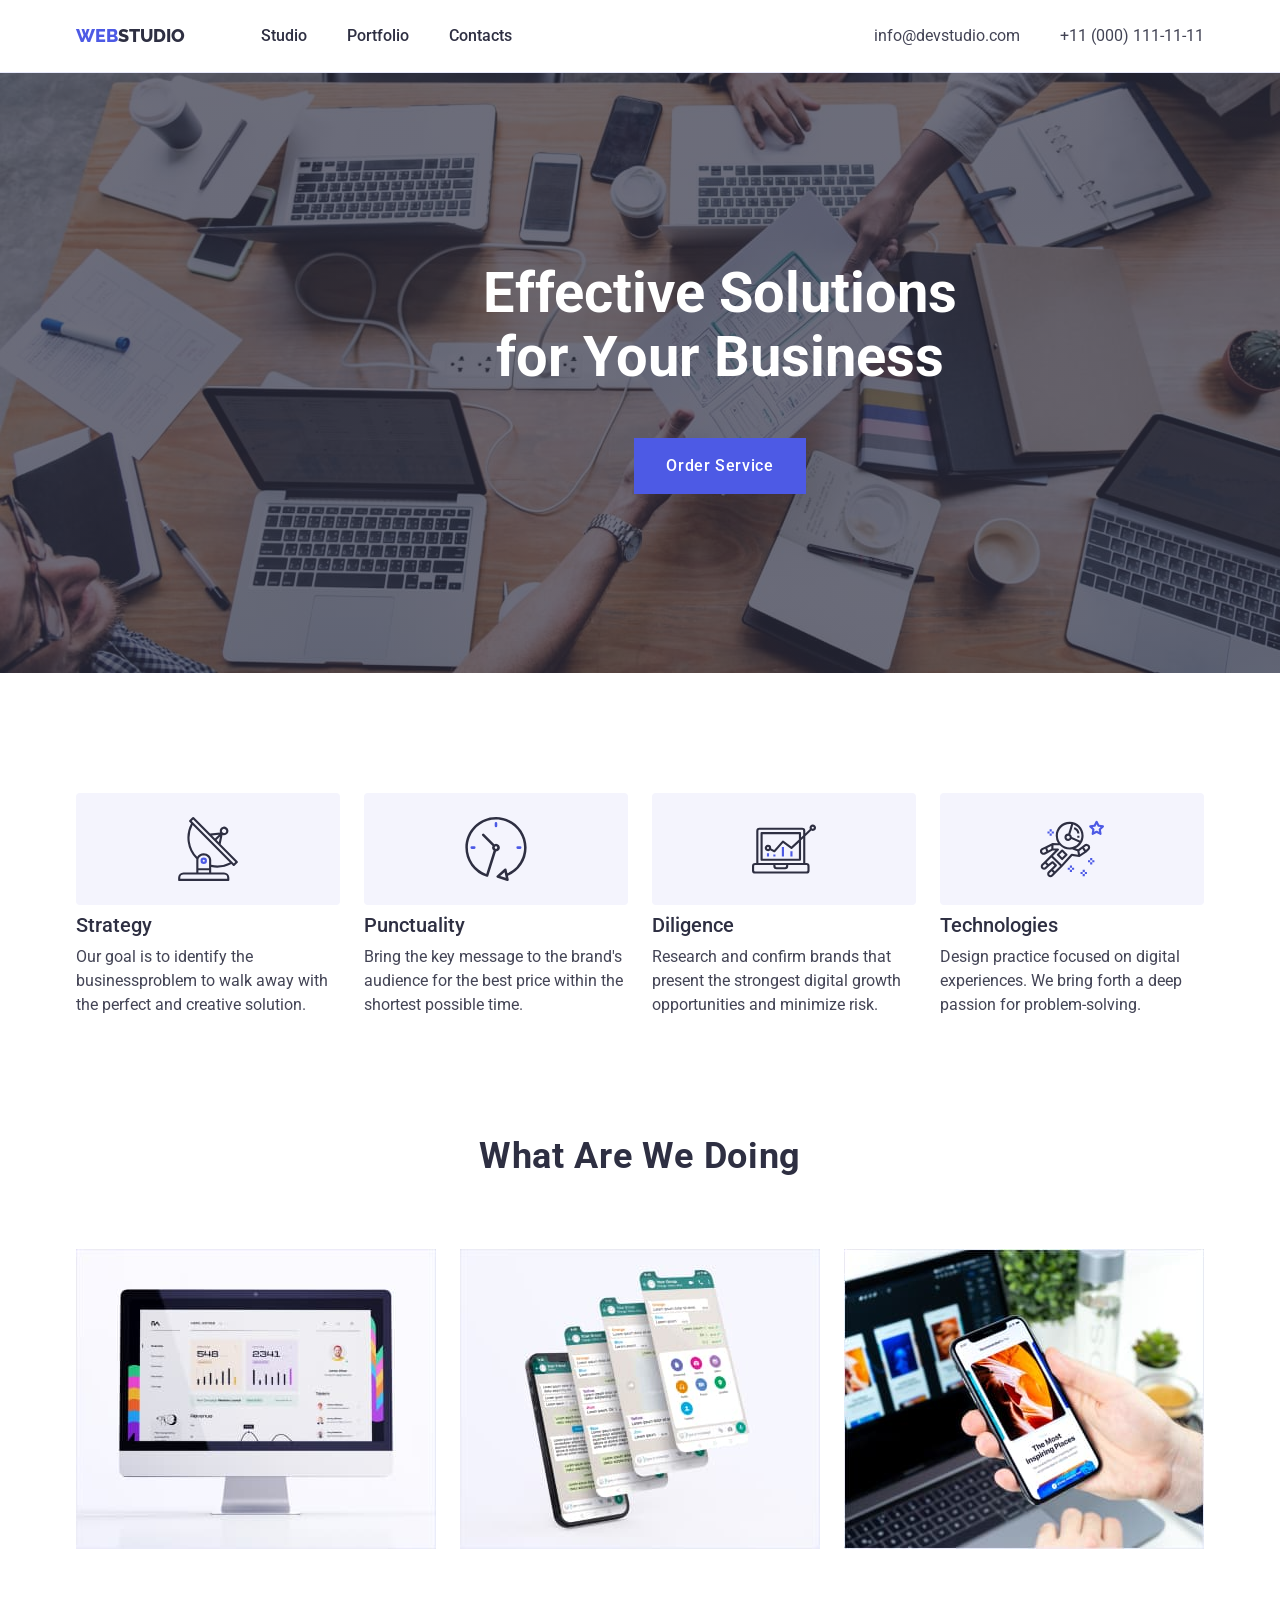
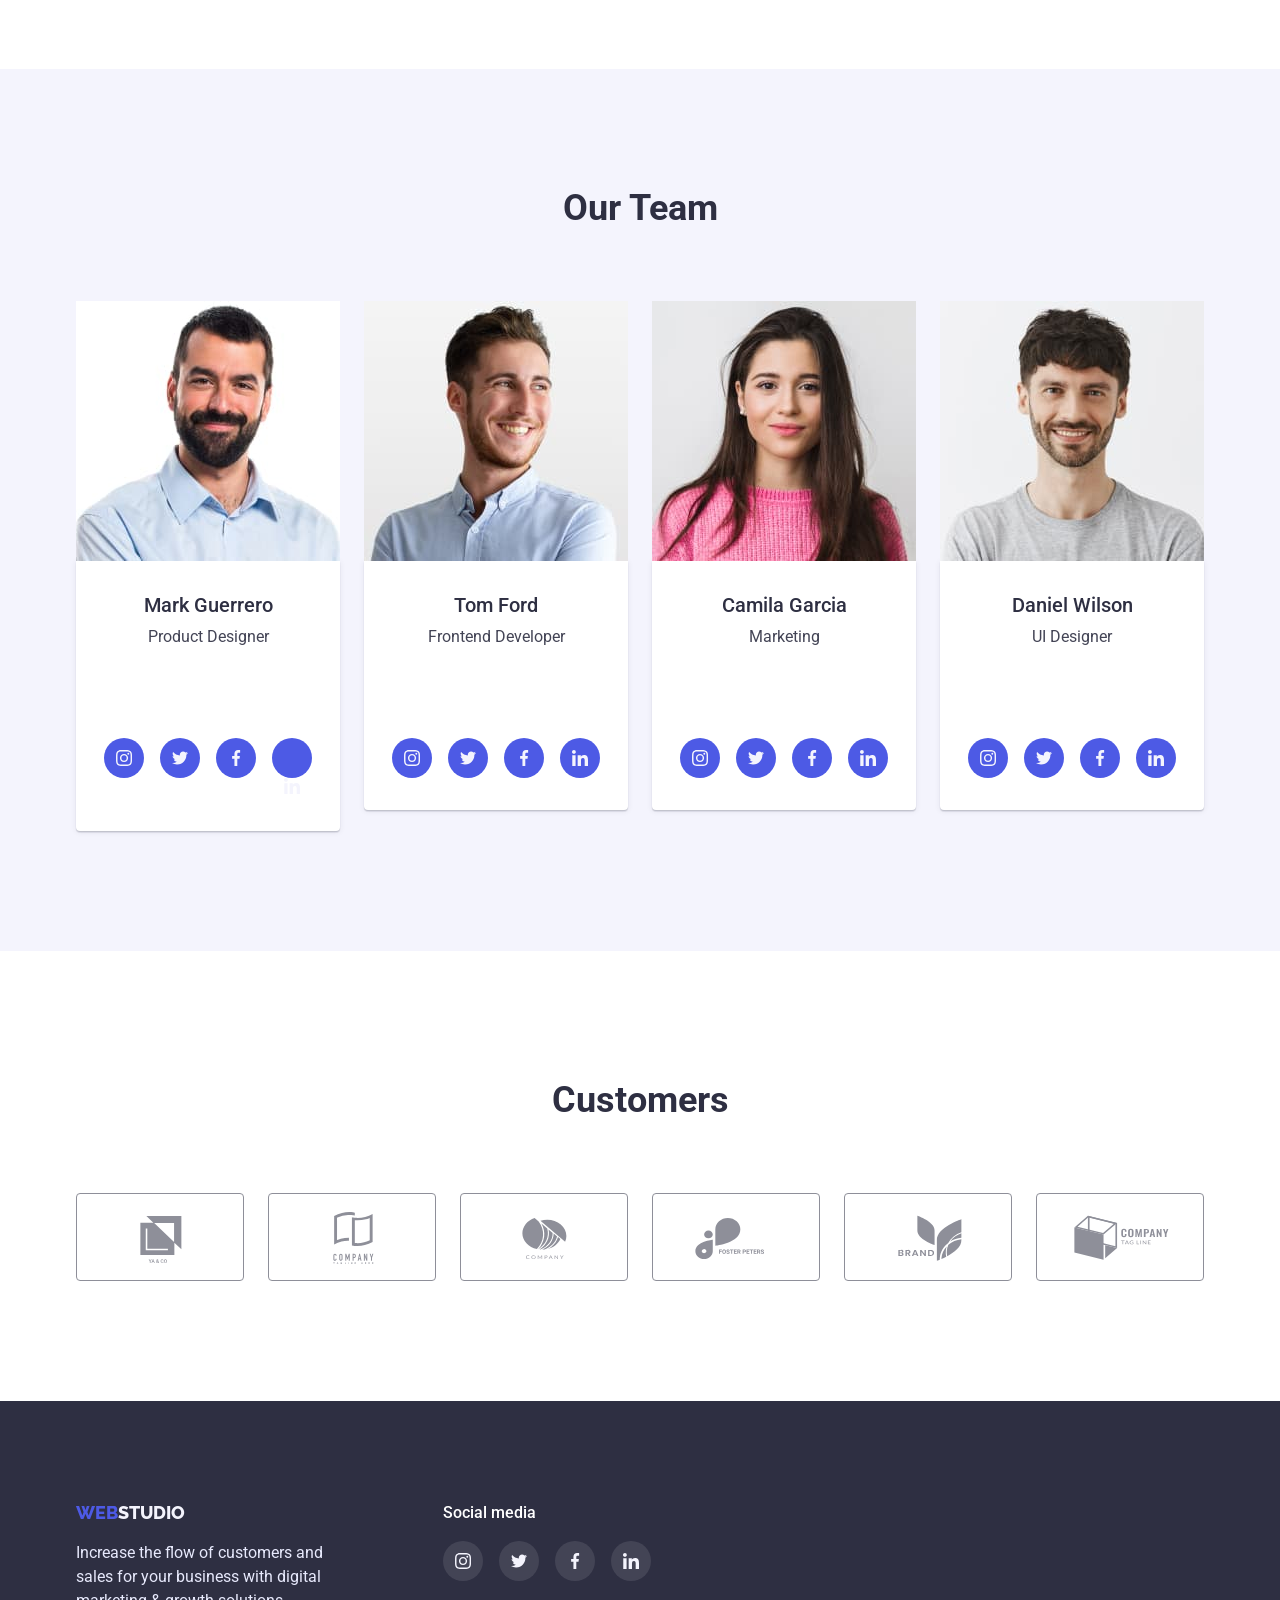
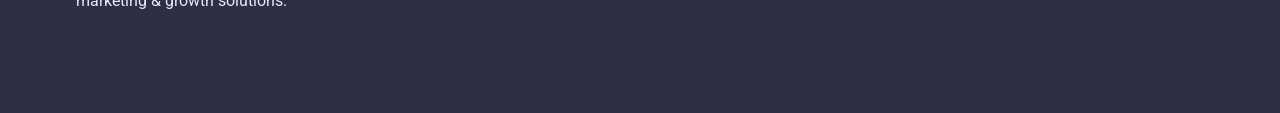
==== index.html @ 806b74c6 "Create index.html" ====
<!DOCTYPE html>
<html lang="en">
    <head>
        <meta charset="UTF-8">
        <meta http-equiv="X-UA-Compatible" content="IE=edge">
        <meta name="viewport" content="width=device-width, initial-scale=1.0">
        <title>WEBStudio</title>
        <!-- ====================== Attaching text styles. ====================== -->
        <link rel="preconnect" href="https://fonts.googleapis.com">
        <link rel="preconnect" href="https://fonts.gstatic.com" crossorigin>
        <link href="https://fonts.googleapis.com/css2?family=Raleway:wght@800&family=Roboto:wght@400;500;700;900&display=swap" rel="stylesheet">
        <!-- ====================== Normalization. ====================== -->    
        <link rel="stylesheet" href="https://cdnjs.cloudflare.com/ajax/libs/modern-normalize/1.1.0/modern-normalize.min.css">
        <!-- ====================== Attaching a styles file. ====================== -->
        <link rel="stylesheet" href="./css/styles.css">
    </head>
    <body>
                <!-- ====================== Page header! ====================== -->
        <header class="h-underline">
                <!-- ====================== Main navigation ====================== -->
            <div class="main-nav container">
                <nav class="main-nav">
                    <!-- ====================== logo created as a text ====================== -->
                    <a href="./index.html" class="link"><span class="logo-web">Web</span><span class="logo-studio-h">Studio</span></a>
                
                        <!-- ====================== Main page navigation ====================== -->
                    <ul class="site-nav link">
                        <li class="item"><a href="./index.html" class="link medium-text">Studio</a></li> 
                        <li class="item"><a href="./portfolio.html" class="link medium-text">Portfolio</a></li>
                        <li class="item"><a href="" class="link medium-text">Contacts</a></li>
                    </ul>
                </nav>
                    <!-- ====================== Contacts ====================== -->
                <address class="adress-nav">
                    <ul class="auth-nav link">
                        <li class="item"><a href="mailto:info@devstudio.com" class="link small-text carrent">info@devstudio.com</a></li>
                        <li class="item"><a href="tel:+110001111111" class="link small-text carrent">+11 (000) 111-11-11</a></li>
                    </ul>
                </address>
            </div>
        </header>

            <!-- ====================== Unique page content. ====================== -->
        <main>
            <!-- ====================== Section 1. Hero. ====================== -->
            <section class="section-double-pad bg-color-h  hero-bg">
                <div class="fool-title">
                    <h1 class="hero-title">Effective Solutions</h1>
                    <h1 class="hero-title">for Your Business</h1>
                </div>
                <button type="button" class="hero-button button-text">Order Service</button>
            </section>

            <!-- ====================== Section 2. Main fitures. ====================== -->
            <section class="section-singl-pad">
                <div class="container">
                    <h2 class="invisible"></h2>
                    <ul class="privil-list list">
                        <li class="privil-list-item link">
                            <div class="privil-list-link">
                                <svg class="social-list-icon" width="64" height="64">
                                <use href="./images/icons.svg#icon-antenna"></use>
                                </svg>
                            </div>
                                <h3 class="title-third">Strategy</h3>
                                <p class="small-text">Our goal is to identify the businessproblem to walk away with the perfect and creative solution.</p>
                        </li>
                        <li class="privil-list-item">
                            <div class="privil-list-link">
                                <svg class="social-list-icon" width="64" height="64">
                                <use href="./images/icons.svg#icon-clock"></use>
                                </svg>
                            </div>
                                <h3 class="title-third">Punctuality</h3>
                                <p class="small-text">Bring the key message to the brand's audience for the best price within the shortest possible time.</p>
                        </li>
                        <li class="privil-list-item">
                            <div class="privil-list-link">
                                <svg class="social-list-icon" width="64" height="64">
                                <use href="./images/icons.svg#icon-diagram"></use>
                                </svg>
                            </div>
                                <h3 class="title-third">Diligence</h3>
                                <p class="small-text">Research and confirm brands that present the strongest digital growth opportunities and minimize risk.</p>
                        </li>
                        <li class="privil-list-item">
                            <div class="privil-list-link">
                                <svg class="social-list-icon" width="64" height="64">
                                <use href="./images/icons.svg#icon-astronaut"></use>
                                </svg>
                            </div>
                                <h3 class="title-third">Technologies</h3>
                                <p class="small-text">Design practice focused on digital experiences. We bring forth a deep passion for problem-solving.</p>
                        </li>
                    </ul>                
                </div>
            </section>
            <!-- ====================== Section 3. What are we doing. ====================== -->
            <section class="section-double-pad element-direction">
                <div class="container">
                    <h2 class="title-second main-text-style">What are we doing</h2>
                    <ul class="photo link">
                        <li class="item">
                            <img src="./images/monitor.jpg" alt="imac" width="360" height="300">
                        </li>
                        <li class="item">
                            <img src="./images/phone.jpg" alt="iphone" width="360" height="300">
                        </li>
                        <li class="item">
                            <img src="./images/phon-plus-laptop.jpg" alt="macbook" width="360" height="300">
                        </li>
                    </ul>
                </div>
            </section>
            <!-- ====================== Section 4. Our Team. ====================== -->
            <section class="section-double-pad our-team-colors-bg">
                <!-- Our Team cards -->
                <div class="container">
                    <h2 class="title-second">Our Team</h2>
                    <ul class="team-cards link">
                        <li class="item">
                            <img src="./images/mark-guerrero.jpg" alt="Product Designer Mark Guerrero" width="264">
                            <div class="card-description">
                                <h3 class="title-third">Mark Guerrero</h3>
                                <p class="small-text-icon">Product Designer</p>
                                <ul class="list social">
                                    <li class="social-item">
                                        <a class="social-links" href="https://www.instagram.com/" target="_blank" rel="noopener noreferrer">
                                            <svg class="social-icon" width="16" height="16">
                                                <use href="./images/icons.svg#icon-instagram"></use>
                                            </svg>
                                        </a>
                                    </li>
                                    <li class="social-item">
                                        <a class="social-links" href="https://www.twitter.com/" target="_blank" rel="noopener noreferrer">
                                            <svg class="social-icon" width="16" height="16">
                                                <use href="./images/icons.svg#icon-twitter"></use>
                                            </svg>
                                        </a>
                                    </li>
                                    <li class="social-item">
                                    <a class="social-links" href="https://www.facebook.com/" target="_blank" rel="noopener noreferrer">
                                        <svg class="social-icon" width="16" height="16">
                                            <use href="./images/icons.svg#icon-facebook"></use>
                                        </svg>
                                    </a>
                                    </li>
                                    <li class="social-item">
                                    <a class="social-links" href="https://linkedin.com/" target="_blank" rel="noopener noreferrer">
                                        <svg class="social-icon" width="16" height="16">
                                            <use href="./images/icons.svg#icon-linkedin"></use>
                                        </svg>
                                    </a>
                                    </li>
                                </ul>
                                <!-- Our Team cards Icon -->
                                <ul class="social-list list">
                                    <li class="social-list-iten">
                                        <a href="" class="social-list-link">
                                            <svg class="social-list-icon" width="16" height="16">
                                                <use href="./images/icons.svg#icon-our-team-instagram"></use>
                                            </svg>
                                        </a>
                                    </li>
                                    <li class="social-list-iten">
                                        <a href="" class="social-list-link">
                                            <svg class="social-list-icon" width="16" height="16">
                                                <use href="./images/icons.svg#icon-our-team-twitter"></use>
                                            </svg>
                                        </a>
                                    </li>
                                    <li class="social-list-iten">
                                        <a href="" class="social-list-link">
                                            <svg class="social-list-icon" width="16" height="16">
                                                <use href="./images/icons.svg#icon-our-team-facebook"></use>
                                            </svg>
                                        </a>
                                    </li>
                                    <li class="social-list-iten">
                                        <a href=" " class="social-list-link"></a>
                                            <svg class="social-list-icon" width="16" height="16">
                                                <use href="./images/icons.svg#icon-our-team-linkedin"></use>
                                            </svg>
                                        </a>
                                    </li>
                                </ul>
                            </div>
                        </li>
                        <li class="item">
                            <img src="./images/tom-ford.jpg" alt="Frontend Developer Tom Ford" width="264">
                            <div class="card-description">
                                <h3 class="title-third">Tom Ford</h3>
                                <p class="small-text-icon">Frontend Developer</p>
                                <ul class="list social">
                                    <li class="social-item">
                                        <a class="social-links" href="https://www.instagram.com/" target="_blank">
                                            <svg class="social-icon" width="16" height="16">
                                                <use href="./images/icons.svg#icon-instagram"></use>
                                            </svg>
                                        </a>
                                    </li>
                                    <li class="social-item">
                                        <a class="social-links" href="https://www.twitter.com/" target="_blank">
                                            <svg class="social-icon" width="16" height="16">
                                                <use href="./images/icons.svg#icon-twitter"></use>
                                            </svg>
                                    </a>
                                    </li>
                                    <li class="social-item">
                                        <a class="social-links" href="https://www.facebook.com/" target="_blank">
                                            <svg class="social-icon" width="16" height="16">
                                                <use href="./images/icons.svg#icon-facebook"></use>
                                            </svg>
                                    </a>
                                    </li>
                                    <li class="social-item">
                                        <a class="social-links" href="https://linkedin.com/"target="_blank">
                                            <svg class="social-icon" width="16" height="16">
                                                <use href="./images/icons.svg#icon-linkedin"></use>
                                            </svg>
                                        </a>
                                    </li>
                                </ul>
                                
                                <!-- Our Team cards Icon -->
                                <ul class="social-list list">
                                    <li class="social-list-iten">
                                        <a href="" class="social-list-link">
                                            <svg class="social-list-icon" width="16" height="16">
                                                <use href="./images/icons.svg#icon-our-team-instagram"></use>
                                            </svg>
                                        </a>
                                    </li>
                                    <li class="social-list-iten">
                                        <a href="" class="social-list-link">
                                            <svg class="social-list-icon" width="16" height="16">
                                                <use href="./images/icons.svg#icon-our-team-twitter"></use>
                                            </svg>
                                        </a>
                                    </li>
                                    <li class="social-list-iten">
                                        <a href="" class="social-list-link">
                                            <svg class="social-list-icon" width="16" height="16">
                                                <use href="./images/icons.svg#icon-our-team-facebook"></use>
                                            </svg>
                                        </a>
                                    </li>
                                    <li class="social-list-iten">
                                        <a href="" class="social-list-link">
                                            <svg class="social-list-icon" width="16" height="16">
                                                <use href="./images/icons.svg#icon-our-team-linkedin"></use>
                                            </svg>
                                        </a>
                                    </li>
                                </ul>
                            </div>
                        </li>
                        <li class="item">
                            <img src="./images/camila-garcia.jpg" alt="Marketing Camila Garcia" width="264">
                            <div class="card-description">
                                <h3 class="title-third">Camila Garcia</h3>
                                <p class="small-text-icon">Marketing</p>
                                <ul class="list social">
                                    <li class="social-item">
                                        <a class="social-links" href="https://www.instagram.com/" target="_blank">
                                            <svg class="social-icon" width="16" height="16">
                                                <use href="./images/icons.svg#icon-instagram"></use>
                                            </svg>
                                        </a>
                                    </li>
                                    <li class="social-item">
                                        <a class="social-links" href="https://www.twitter.com/" target="_blank">
                                            <svg class="social-icon" width="16" height="16">
                                                <use href="./images/icons.svg#icon-twitter"></use>
                                            </svg>
                                        </a>
                                    </li>
                                    <li class="social-item">
                                        <a class="social-links" href="https://www.facebook.com/" target="_blank">
                                            <svg class="social-icon" width="16" height="16">
                                                <use href="./images/icons.svg#icon-facebook"></use>
                                            </svg>
                                        </a>
                                    </li>
                                    <li class="social-item">
                                        <a class="social-links" href="https://linkedin.com/" target="_blank">
                                            <svg class="social-icon" width="16" height="16">
                                                <use href="./images/icons.svg#icon-linkedin"></use>
                                            </svg>
                                        </a>
                                    </li>
                                </ul>
                                <!-- Our Team cards Icon -->
                                <ul class="social-list list">
                                    <li class="social-list-iten">
                                        <a href="" class="social-list-link">
                                            <svg class="social-list-icon" width="16" height="16">
                                                <use href="./images/icons.svg#icon-our-team-instagram"></use>
                                            </svg>
                                        </a>
                                    </li>
                                    <li class="social-list-iten">
                                        <a href="" class="social-list-link">
                                            <svg class="social-list-icon" width="16" height="16">
                                                <use href="./images/icons.svg#icon-our-team-twitter"></use>
                                            </svg>
                                        </a>
                                    </li>
                                    <li class="social-list-iten">
                                        <a href="" class="social-list-link">
                                            <svg class="social-list-icon" width="16" height="16">
                                                <use href="./images/icons.svg#icon-our-team-facebook"></use>
                                            </svg>
                                        </a>
                                    </li>
                                    <li class="social-list-iten">
                                        <a href="" class="social-list-link">
                                            <svg class="social-list-icon" width="16" height="16">
                                                <use href="./images/icons.svg#icon-our-team-linkedin"></use>
                                            </svg>
                                        </a>
                                    </li>
                                </ul> 
                            </div>
                        </li>
                        <li class="item">
                            <img src="./images/daniel-wilson.jpg" alt="UI Designer Daniel Wilson" width="264">
                            <div class="card-description">
                                <h3 class="title-third">Daniel Wilson</h3>
                                <p class="small-text-icon">UI Designer</p>
                                <ul class="list social">
                                    <li class="social-item">
                                        <a class="social-links" href="https://www.instagram.com/" target="_blank">
                                            <svg class="social-icon" width="16" height="16">
                                                <use href="./images/icons.svg#icon-instagram"></use>
                                            </svg>
                                        </a>
                                    </li>
                                    <li class="social-item">
                                        <a class="social-links" href="https://www.twitter.com/" target="_blank">
                                            <svg class="social-icon" width="16" height="16">
                                                <use href="./images/icons.svg#icon-twitter"></use>
                                            </svg>
                                        </a>
                                    </li>
                                    <li class="social-item">
                                        <a class="social-links" href="https://www.facebook.com/" target="_blank">
                                            <svg class="social-icon" width="16" height="16">
                                                <use href="./images/icons.svg#icon-facebook"></use>
                                            </svg>
                                        </a>
                                    </li>
                                    <li class="social-item">
                                        <a class="social-links" href="https://linkedin.com/" target="_blank">
                                            <svg class="social-icon" width="16" height="16">
                                                <use href="./images/icons.svg#icon-linkedin"></use>
                                            </svg>
                                        </a>
                                    </li>
                                </ul>
                                <!-- Our Team cards Icon -->
                                <ul class="social-list list">
                                    <li class="social-list-iten">
                                        <a href="" class="social-list-link">
                                            <svg class="social-list-icon" width="16" height="16">
                                                <use href="./images/icons.svg#icon-our-team-instagram"></use>
                                            </svg>
                                        </a>
                                    </li>
                                    <li class="social-list-iten">
                                        <a href="" class="social-list-link">
                                            <svg class="social-list-icon" width="16" height="16">
                                                <use href="./images/icons.svg#icon-our-team-twitter"></use>
                                            </svg>
                                        </a>
                                    </li>
                                    <li class="social-list-iten">
                                        <a href="" class="social-list-link">
                                            <svg class="social-list-icon" width="16" height="16">
                                                <use href="./images/icons.svg#icon-our-team-facebook"></use>
                                            </svg>
                                        </a>
                                    </li>
                                    <li class="social-list-iten">
                                        <a href="" class="social-list-link">
                                            <svg class="social-list-icon" width="16" height="16">
                                                <use href="./images/icons.svg#icon-our-team-linkedin"></use>
                                            </svg>
                                        </a>
                                    </li>
                                </ul>
                            </div>
                        </li>
                    </ul>
                </div>
            </section>
            <!-- ====================== Section 5. Customers. ====================== -->
            <section class="section-double-pad-long-up">
                <div class="container">
                    <h2 class="title-second">Customers</h2>
                    <ul class="customers-list list">
                        <li class="customers-list-item">
                            <a href="" class="customers-list-link">
                                <svg class="customers-list-icon" width="104" height="56">
                                <use href="./images/icons.svg#icon-customers-one"></use>
                                </svg>
                            </a>
                        </li>
                        <li class="customers-list-item">
                            <a href="" class="customers-list-link">
                                <svg class="customers-list-icon" width="104" height="56">
                                <use href="./images/icons.svg#icon-customers-two"></use>
                                </svg>
                            </a>
                        </li>
                        <li class="customers-list-item">
                            <a href="" class="customers-list-link">
                                <svg class="customers-list-icon" width="104" height="56">
                                <use href="./images/icons.svg#icon-customers-three"></use>
                                </svg>
                            </a>
                        </li>
                        <li class="customers-list-item">
                            <a href="" class="customers-list-link">
                                <svg class="customers-list-icon" width="104" height="56">
                                <use href="./images/icons.svg#icon-customers-four"></use>
                                </svg>
                            </a>
                        </li>
                        <li class="customers-list-item">
                            <a href="" class="customers-list-link">
                                <svg class="customers-list-icon" width="104" height="56">
                                <use href="./images/icons.svg#icon-customers-five"></use>
                                </svg>
                            </a>
                        </li>
                        <li class="customers-list-item">
                            <a href="" class="customers-list-link">
                                <svg class="customers-list-icon" width="104" height="56">
                                <use href="./images/icons.svg#icon-customers-six"></use>
                                </svg>
                            </a>
                        </li>
                    </ul>                   
                </div>
            </section>
        </main>
        <!-- ====================== Page footer! ====================== -->
        <footer class="section-f-double-pad bg-color-f">
            <div class="container footer-box">
                <div class="logo-f-size">
                <a href="./index.html" class="link"><span class="logo-web">Web</span><span class="logo-studio-f">Studio</span></a>
                <p class="footer-text">
                    Increase the flow of customers and <br> sales for your business with digital <br> marketing & growth solutions. 
                </p>
                </div>
                <div class="foter-cosial-media">
                    <p class="medium-text-footer-social">Social media</p>
                    <ul class="social-list list">
                        <li class="social-list-iten">
                            <a href="" class="social-list-link-f">
                                <svg class="social-list-icon" width="16" height="16">
                                <use href="./images/icons.svg#icon-our-team-instagram"></use>
                                </svg>
                            </a>
                        </li>
                        <li class="social-list-iten">
                            <a href="" class="social-list-link-f">
                                <svg class="social-list-icon" width="16" height="16">
                                <use href="./images/icons.svg#icon-our-team-twitter"></use>
                                </svg>
                            </a>
                        </li>
                        <li class="social-list-iten">
                            <a href="" class="social-list-link-f">
                                <svg class="social-list-icon" width="16" height="16">
                                <use href="./images/icons.svg#icon-our-team-facebook"></use>
                                </svg>
                            </a>
                        </li>
                        <li class="social-list-iten">
                            <a href="" class="social-list-link-f">
                                <svg class="social-list-icon" width="16" height="16">
                                <use href="./images/icons.svg#icon-our-team-linkedin"></use>
                                </svg>
                            </a>
                        </li>
                    </ul>
                </div>
            </div>
        </footer>
    </body>
</html>
---- css/styles.css ----
/* ====================== Stule Guide (colors) ====================== */

/* ====================== Оголошуємо змінні CSS ====================== */
:root {
    --primary-brand-color: #4D5AE5;
    --pressed-state-color: #404BBF;
    --hero-text-color: #ffffff;
    --dark-color: #2E2F42;
    --success-color: #31D0AA;
    --text-color: #434455;
    --subtle-text-color: #8E8F99;
    --accent-color: #E7E9FC;
    --light-colors: #F4F4FD;
    
    --space-under-section: 120px;
}

/* ====================== Body global stylea! ====================== */
html {
    box-sizing: border-box;
}

*,
*::before,
*::after {
    box-sizing: inherit;
}

body {
    font-family: 'roboto', sans-serif;
    color: var(--dark-color);
}

h1, h2, h3, p {
    margin-top: 0px;
    margin-bottom: 0px;
}

ul, ol {
    margin-top: 0px;
    margin-bottom: 0px;
    padding-left: 0px;
}

img {
    display: block;
    margin-right: 0px;
}

button {
    cursor: pointer;
}

/* ====================== Text Guide ====================== */

/* Global main paramrters for text */
.main-text-style {
    font-style: normal;
    letter-spacing: 0.02em;
}

/* H1 style */
.hero-title {
    
    margin-top: 0px;
    margin-bottom: 0px;
    text-align: center;
    font-size: 56px;
    line-height: 1.15;    
    color: var(--hero-text-color);
}

.fool-title {
    margin-bottom: 48px;
}

/* H2 style */
.title-second {
    text-align: center;
    margin-bottom: 72px;

    font-size: 36px;
    line-height: 1.11;
    text-transform: capitalize;   
}

/* H3 style */
.title-third {
    margin-top: 0px;
    margin-bottom: 8px;
    font-weight: 500;
    font-size: 20px;
    line-height: 1.2;
    color: var(--dark-color);
}

/* Body text style */
.small-text {
    margin-top: 0px;
    margin-bottom: 0px;

    font-size: 16px;
    line-height: 1.5;
    color: var(--text-color);
}


/* Body text style 2 */
.medium-text {
    font-weight: 500;
    font-size: 16px;
    line-height: 1.5;
    color: var(--dark-color);
}

/* Footer text */
.footer-text {
    
    padding-top: 16px;
    font-size: 16px;
    line-height: 1.5;
    color: var(--accent-color);

}

/* Text style Footwr social media before list of icon */
.medium-text-footer-social {
    font-weight: 500;
    font-size: 16px;
    line-height: 1.5;
    margin-bottom: 16px;
    color: var(--hero-text-color);
}

/* ====================== Universal Container ====================== */

.container {
    margin-left: auto;
    margin-right: auto;
    width: 1158px; 
    padding-left: 15px;
    padding-right: 15px;
}

.section-singl-pad {
    padding-top: 120px;   
}

.section-double-pad {
    padding-top: 120px;
    padding-bottom: 120px;
}

.section-f-double-pad {
    padding-top: 100px;
    padding-bottom: 100px;
}

.portfolio-section {
    padding-top: 96px;
    padding-bottom: 120px;
}

.h-underline {
    border-bottom: 1px solid var(--accent-color);
}
/* ====================== main page hero button ====================== */

/* Button text style */
.button-text {
    font-family: 'Roboto', sans-serif;
    font-weight: 500;
    font-size: 16px;
    line-height: 1.5;
    letter-spacing: 0.04em; 
    color: var(--primary-brand-color);
}

/* Hero-button text style */
.hero-button {
    display: block;
    margin-left: auto;
    margin-right: auto;
    padding: 16px 32px;

    font-weight: 500;
    font-size: 16px;
    line-height: 1.5;
    letter-spacing: 0.04em; 
    color: var(--hero-text-color);
    background-color: var(--primary-brand-color);
    border: none;
    cursor: pointer;
}
/* ====================== logo ====================== */
.logo-web {
    font-family: 'Raleway', sans-serif;
    font-style: normal;
    font-weight: 800;
    font-size: 18px;
    line-height: 1.33;
    color: var(--primary-brand-color); 
    text-transform: uppercase;
}

.logo-studio-h {
    font-family: 'Raleway', sans-serif;
    font-style: normal;
    font-weight: 800;
    font-size: 18px;
    line-height: 1.33;
    color: var(--dark-color);
    text-transform: uppercase;
    
}

.logo-studio-f {
    font-family: 'Raleway', sans-serif;
    font-style: normal;
    font-weight: 800;
    font-size: 18px;
    line-height: 1.33;
    color: var(--light-colors);
    text-transform: uppercase;
}

/* ====================== BG section Colors ====================== */
/* Page header style */
.bg-color-h {
    margin-left: auto;
    margin-right: auto;
    
    padding-top: 188px;
    padding-bottom: 188px;
    
    background-color: var(--dark-color);
}

.bg-color-f {      
    background-color: var(--dark-color);
}

/* BG section Our Team */
.our-team-colors-bg {
     background-color: var(--light-colors);
}


/* ====================== Link and list ====================== */
/* Link style */
.link {
    font-style: normal;
    text-decoration: none;
    list-style: none;
    padding: 0px;
    margin: 0px;
}

.list {
    list-style: none;
}
/* ====================== Site Navigation ====================== */

/* Main mav */

.main-nav {
    display: flex;
    align-items: center; 
}

.site-nav {
    display: flex;
    margin-left: 76px;
}

.site-nav .item + .item {
    margin-left: 40px;
}

.site-nav .link {
    display: block;
    padding-top: 24px;
    padding-bottom: 24px;
}

.site-nav .link:hover,
.site-nav .link:focus {
    color: var(--primary-brand-color);
}

/* A highlighted link to the active page */
.site-nav .carrent {
    color: blue;
}
/* ====================== Hero. ====================== */

.hero-bg {
    background-image: linear-gradient(rgba(46, 47, 66, 0.7), rgba(46, 47, 66, 0.7)), url(../images/hero/fon-pic-ofice-people.jpg);
    width: 1440px;
    height: 600px;
    background-repeat: no-repeat;
    background-position: center center;
    background-size: cover;
}

/* ====================== Section 2. Privilegis. ====================== */

.privil-list {
    display: flex;
    justify-content: center;
    gap: 24px;
}

.privil-list-link {
    display: flex;
    justify-content: center;
    align-items: center;
    width: 264px;
    height: 112px;
    margin-bottom: 8px;
    background-color: var(--light-colors);
    border-radius: 4px;
}

/* ====================== Section 3. What are we doing. ====================== */

.photo {
    display: flex;
}

.photo .item + .item {
    margin-left: 24px;
}

/* ====================== Section 4. Our Team. ====================== */

.team-cards {
    text-align: center;
    display: flex;
    
}

.team-cards .item + .item {
    margin-left: 24px;
}


.card-description {
    padding-top: 32px;
    padding-bottom: 32px;
    background-color: #fff;
    box-shadow: 0px 1px 6px rgba(46, 47, 66, 0.08), 0px 1px 1px rgba(46, 47, 66, 0.16), 0px 2px 1px rgba(46, 47, 66, 0.08);
    border-radius: 0px 0px 4px 4px;
}

.social-list {
    display: flex;
    justify-content: center;
    gap: 16px;
}

.social-list-link {
    display: flex;
    justify-content: center;
    align-items: center;
    width: 40px;
    height: 40px;
    border-radius: 50%;
    background-color: var(--primary-brand-color);
}

.social-list-link:focus,
.social-list-link:hover {
    background-color: var(--pressed-state-color);
}

.small-text-icon {
    margin-top: 0px;
    margin-bottom: 0px;

    font-size: 16px;
    line-height: 1.5;
    color: var(--text-color);
    margin-bottom: 8px;
}

.social-list-icon {
    fill: var(--light-colors);
}
/* ====================== Section 5. Customers. ====================== */

.section-double-pad-long-up {
    padding-top: 130px;
    padding-bottom: 120px;
}

.customers-list {
    display: flex;
    justify-content: center;
    gap: 24px;
}

.customers-list-item {
    display: flex;
}

.customers-list-link {
    display: flex;
    justify-content: center;
    align-items: center;
    width: 168px;
    height: 88px;
    border: 1px solid var(--subtle-text-color);
    border-radius: 4px;
}

.customers-list-icon {
    fill: var(--subtle-text-color);
}

.customers-list-link:focus,
.customers-list-link:hover {
    border-color: var(--primary-brand-color);
}

.customers-list-link:focus .customers-list-icon,
.customers-list-link:hover .customers-list-icon {
    fill: var(--primary-brand-color);
} 

/* ====================== Footer. ====================== */

.logo-footer {
    padding-bottom: 16px;
    display: block;
}

.footer-box {
    display: flex;
}

.foter-cosial-media {
    margin-left: 120px;
}

.social-list-link-f {
    display: flex;
    justify-content: center;
    align-items: center;
    width: 40px;
    height: 40px;
    border-radius: 50%;
    background-color: rgba(255, 255, 255, 0.1);;
}

.social-list-link-f:focus,
.social-list-link-f:hover {
    background-color: var(--success-color);
}

/* ====================== Adress Activation ====================== */

.adress-nav {
    margin-left: auto;
    display: flex;
}

.adress-nav .link:hover,
.adress-nav .link:focus {
    color: var(--primary-brand-color);
}

.auth-nav {
    display: flex;
}

.auth-nav .link {
    display: block;
    padding-top: 24px;
    padding-bottom: 24px;
}
.auth-nav .item + .item {
    margin-left: 40px;
}
/* ====================== Portfolio button menu navigation ====================== */

.element-direction {
    flex-direction: column;
}

.b-positionong {
    justify-content: center;
    margin-bottom: 72px;
}

.btm {
    display: flex;
    justify-content: center;
}

.btm .item + .item {
    margin-left: 24px;
}

.button-nav {
    display: inline-block;
    padding: 12px 24px;

    height: 48px;
    color: var(--primary-brand-color);
    background-color: var(--light-colors);
    border: 1px solid #E7E9FC;
    border-radius: 4px;
    cursor: pointer;
    font-family: 'Roboto', sans-serif;
    text-align: center;
}

.button-nav:hover,
.button-nav:focus {
    color: var(--hero-text-color);
    background-color: var(--pressed-state-color);
    border: 1px solid transparent;

    box-shadow: 0px 3px 1px rgba(0, 0, 0, 0.1), 0px 2px 1px rgba(0, 0, 0, 0.08), 0px 2px 2px rgba(0, 0, 0, 0.12);
    border-radius: 4px;
}

/* ====================== Portfolio cards ====================== */

.card-set {
    display: flex;
    flex-wrap: wrap;

    list-style: none;
    margin-left: -24px;
    margin-top: -48px;
}

.card-set > .item {
    flex-basis: calc(100% / 3 - 24px);
}

.card-set-description {    
    width: 360px;
    padding-top: 32px;
    padding-bottom: 32px;
    padding-left: 16px;
    
    border: 1px solid #E7E9FC;
    border-top: 0px;
}

.card-set .item:hover,
.card-set .item:focus {
    box-shadow: 0px 1px 6px rgba(46, 47, 66, 0.08), 0px 1px 1px rgba(46, 47, 66, 0.16), 0px 2px 1px rgba(46, 47, 66, 0.08);
}

.card-set > .item {
    margin-left: 24px;
    margin-top: 48px;
}
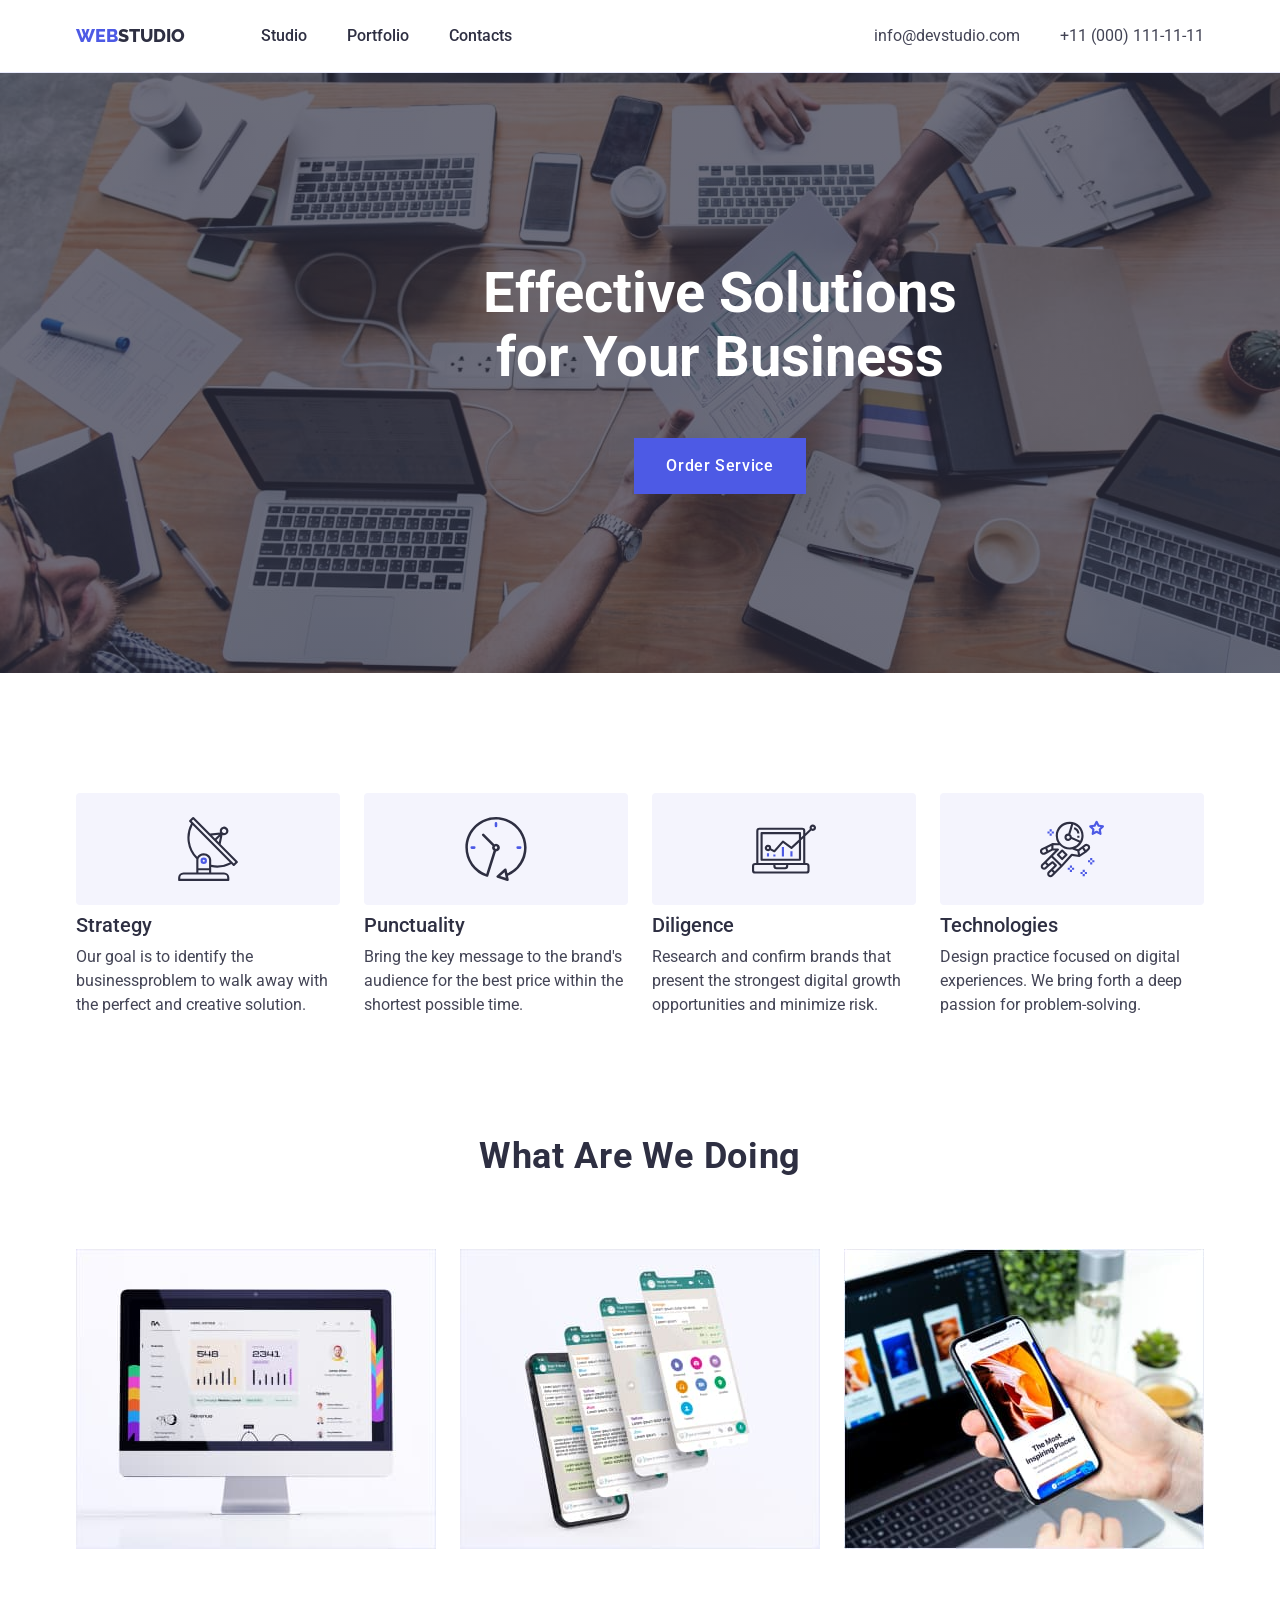
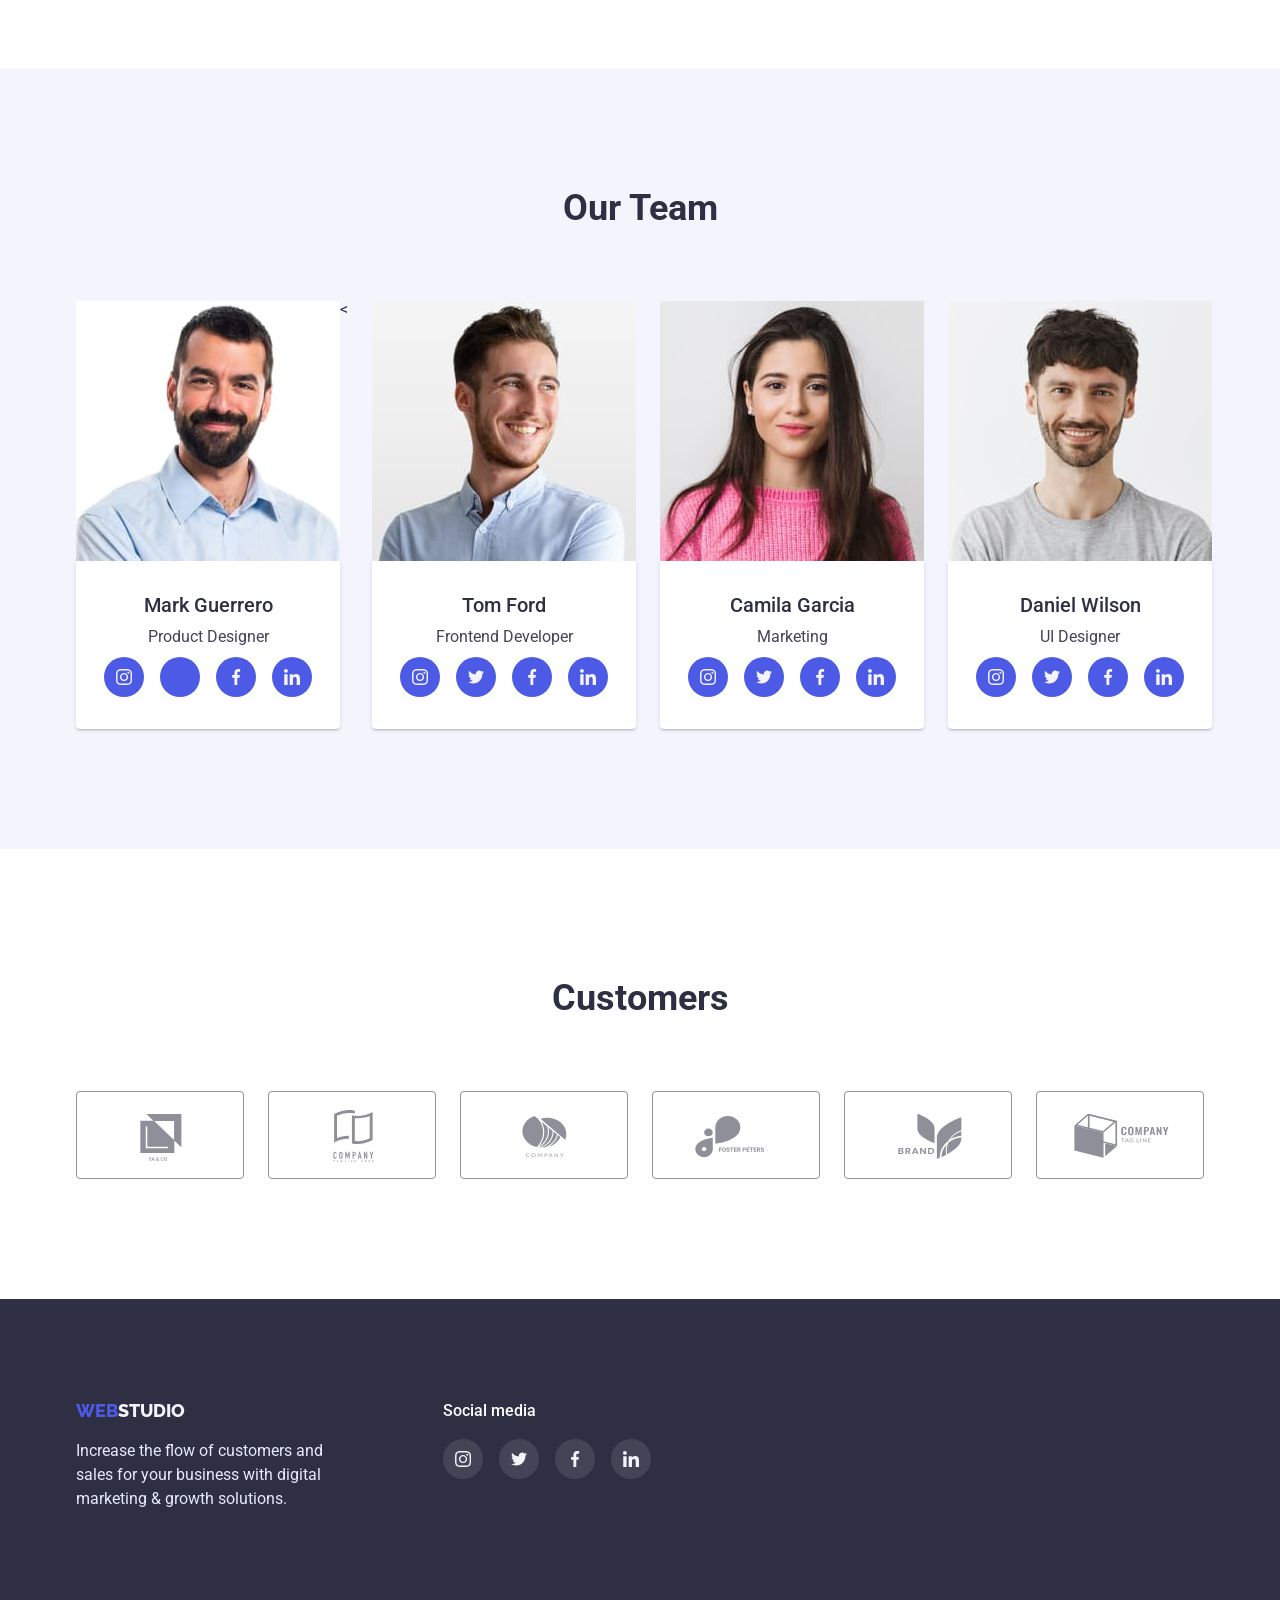
==== commit e49ce40d: "Update index.html" ====
--- a/index.html
+++ b/index.html
@@ -1,450 +1,378 @@
 <!DOCTYPE html>
 <html lang="en">
-    <head>
-        <meta charset="UTF-8">
-        <meta http-equiv="X-UA-Compatible" content="IE=edge">
-        <meta name="viewport" content="width=device-width, initial-scale=1.0">
-        <title>WEBStudio</title>
-        <!-- ====================== Attaching text styles. ====================== -->
-        <link rel="preconnect" href="https://fonts.googleapis.com">
-        <link rel="preconnect" href="https://fonts.gstatic.com" crossorigin>
-        <link href="https://fonts.googleapis.com/css2?family=Raleway:wght@800&family=Roboto:wght@400;500;700;900&display=swap" rel="stylesheet">
-        <!-- ====================== Normalization. ====================== -->    
-        <link rel="stylesheet" href="https://cdnjs.cloudflare.com/ajax/libs/modern-normalize/1.1.0/modern-normalize.min.css">
-        <!-- ====================== Attaching a styles file. ====================== -->
-        <link rel="stylesheet" href="./css/styles.css">
-    </head>
-    <body>
-                <!-- ====================== Page header! ====================== -->
-        <header class="h-underline">
-                <!-- ====================== Main navigation ====================== -->
-            <div class="main-nav container">
-                <nav class="main-nav">
-                    <!-- ====================== logo created as a text ====================== -->
-                    <a href="./index.html" class="link"><span class="logo-web">Web</span><span class="logo-studio-h">Studio</span></a>
+
+<head>
+    <meta charset="UTF-8">
+    <meta http-equiv="X-UA-Compatible" content="IE=edge">
+    <meta name="viewport" content="width=device-width, initial-scale=1.0">
+    <title>WEBStudio</title>
+
+    <!-- ====================== Attaching text styles. ====================== -->
+
+    <link rel="preconnect" href="https://fonts.googleapis.com">
+    <link rel="preconnect" href="https://fonts.gstatic.com" crossorigin>
+    <link href="https://fonts.googleapis.com/css2?family=Raleway:wght@800&family=Roboto:wght@400;500;700;900&display=swap" rel="stylesheet">
+    
+    <!-- ====================== Normalization. ====================== -->   
+
+    <link rel="stylesheet" href="https://cdnjs.cloudflare.com/ajax/libs/modern-normalize/1.1.0/modern-normalize.min.css">
+    
+    <!-- ====================== Attaching a styles file. ====================== -->
+
+    <link rel="stylesheet" href="./css/styles.css">
+</head>
+
+<body>
                 
-                        <!-- ====================== Main page navigation ====================== -->
-                    <ul class="site-nav link">
-                        <li class="item"><a href="./index.html" class="link medium-text">Studio</a></li> 
-                        <li class="item"><a href="./portfolio.html" class="link medium-text">Portfolio</a></li>
-                        <li class="item"><a href="" class="link medium-text">Contacts</a></li>
-                    </ul>
-                </nav>
-                    <!-- ====================== Contacts ====================== -->
-                <address class="adress-nav">
-                    <ul class="auth-nav link">
-                        <li class="item"><a href="mailto:info@devstudio.com" class="link small-text carrent">info@devstudio.com</a></li>
-                        <li class="item"><a href="tel:+110001111111" class="link small-text carrent">+11 (000) 111-11-11</a></li>
-                    </ul>
-                </address>
-            </div>
-        </header>
+        <!-- ====================== Page header! ====================== -->
+
+    <header class="h-underline">
+
+            <!-- ====================== Main navigation ====================== -->
+
+        <div class="main-nav container">
+
+            <nav class="main-nav">
+                <!-- ====================== logo created as a text ====================== -->
+                <a href="./index.html" class="link"><span class="logo-web">Web</span><span class="logo-studio-h">Studio</span></a>
+            
+                    <!-- ====================== Main page navigation ====================== -->
+                <ul class="site-nav link">
+                    <li class="item"><a href="./index.html" class="link medium-text">Studio</a></li> 
+                    <li class="item"><a href="./portfolio.html" class="link medium-text">Portfolio</a></li>
+                    <li class="item"><a href="" class="link medium-text">Contacts</a></li>
+                </ul>
+            </nav>
+
+                <!-- ====================== Contacts ====================== -->
+
+            <address class="adress-nav">
+
+                <ul class="auth-nav link">
+                    <li class="item"><a href="mailto:info@devstudio.com" class="link small-text carrent">info@devstudio.com</a></li>
+                    <li class="item"><a href="tel:+110001111111" class="link small-text carrent">+11 (000) 111-11-11</a></li>
+                </ul>
+            </address>
+        </div>
+    </header>
 
             <!-- ====================== Unique page content. ====================== -->
-        <main>
+
+    <main>
+
             <!-- ====================== Section 1. Hero. ====================== -->
-            <section class="section-double-pad bg-color-h  hero-bg">
-                <div class="fool-title">
-                    <h1 class="hero-title">Effective Solutions</h1>
-                    <h1 class="hero-title">for Your Business</h1>
-                </div>
-                <button type="button" class="hero-button button-text">Order Service</button>
-            </section>
+
+        <section class="section-double-pad bg-color-h  hero-bg">
+            <div class="fool-title">
+                <h1 class="hero-title">Effective Solutions</h1>
+                <h1 class="hero-title">for Your Business</h1>
+            </div>
+            <button type="button" class="hero-button button-text">Order Service</button>
+        </section>
 
             <!-- ====================== Section 2. Main fitures. ====================== -->
-            <section class="section-singl-pad">
-                <div class="container">
-                    <h2 class="invisible"></h2>
-                    <ul class="privil-list list">
-                        <li class="privil-list-item link">
-                            <div class="privil-list-link">
-                                <svg class="social-list-icon" width="64" height="64">
-                                <use href="./images/icons.svg#icon-antenna"></use>
-                                </svg>
+
+        <section class="section-singl-pad">
+            <div class="container">
+                <h2 class="invisible"></h2>
+                <ul class="privil-list list">
+                    <li class="privil-list-item link">
+                        <div class="privil-list-link">
+                            <svg class="social-list-icon" width="64" height="64">
+                            <use href="./images/icons.svg#icon-antenna"></use>
+                            </svg>
+                        </div>
+                            <h3 class="title-third">Strategy</h3>
+                            <p class="small-text">Our goal is to identify the businessproblem to walk away with the perfect and creative solution.</p>
+                    </li>
+                    <li class="privil-list-item">
+                        <div class="privil-list-link">
+                            <svg class="social-list-icon" width="64" height="64">
+                            <use href="./images/icons.svg#icon-clock"></use>
+                            </svg>
+                        </div>
+                            <h3 class="title-third">Punctuality</h3>
+                            <p class="small-text">Bring the key message to the brand's audience for the best price within the shortest possible time.</p>
+                    </li>
+                    <li class="privil-list-item">
+                        <div class="privil-list-link">
+                            <svg class="social-list-icon" width="64" height="64">
+                            <use href="./images/icons.svg#icon-diagram"></use>
+                            </svg>
+                        </div>
+                            <h3 class="title-third">Diligence</h3>
+                            <p class="small-text">Research and confirm brands that present the strongest digital growth opportunities and minimize risk.</p>
+                    </li>
+                    <li class="privil-list-item">
+                        <div class="privil-list-link">
+                            <svg class="social-list-icon" width="64" height="64">
+                            <use href="./images/icons.svg#icon-astronaut"></use>
+                            </svg>
+                        </div>
+                            <h3 class="title-third">Technologies</h3>
+                            <p class="small-text">Design practice focused on digital experiences. We bring forth a deep passion for problem-solving.</p>
+                    </li>
+                </ul>                
+            </div>
+        </section>
+
+            <!-- ====================== Section 3. What are we doing. ====================== -->
+
+        <section class="section-double-pad element-direction">
+            <div class="container">
+                <h2 class="title-second main-text-style">What are we doing</h2>
+                <ul class="photo link">
+                    <li class="item">
+                        <img src="./images/monitor.jpg" alt="imac" width="360" height="300">
+                    </li>
+                    <li class="item">
+                        <img src="./images/phone.jpg" alt="iphone" width="360" height="300">
+                    </li>
+                    <li class="item">
+                        <img src="./images/phon-plus-laptop.jpg" alt="macbook" width="360" height="300">
+                    </li>
+                </ul>
+            </div>
+        </section>
+
+            <!-- ====================== Section 4. Our Team. ====================== -->
+            
+        <section class="section-double-pad our-team-colors-bg">
+            <!-- Our Team cards -->
+            <div class="container">
+                <h2 class="title-second">Our Team</h2>
+                <ul class="team-cards link">
+                    <li class="item">
+                        <img src="./images/mark-guerrero.jpg" alt="Product Designer Mark Guerrero" width="264">
+                        <div class="card-description">
+                            <h3 class="title-third">Mark Guerrero</h3>
+                            <p class="small-text-icon">Product Designer</p>
+                            
+                            <!-- Our Team cards Icon -->                            
+                            <ul class="social-list list">
+                                <li class="social-list-iten">
+                                    <a href="" class="social-list-link">
+                                        <svg class="social-list-icon" width="16" height="16">
+                                            <use href="./images/icons.svg#icon-our-team-instagram"></use>
+                                        </svg>
+                                    </a>
+                                </li>
+
+                                <li class="social-list-iten">
+                                    <a class="social-list-link">
+                                        <svg class="social-list-icon" width="16" height="16">
+                                            <use href="./images/icons.svg#icon-twitter"></use>
+                                        </svg>
+                                    </a>
+                                </li>
+
+                                <li class="social-list-iten">
+                                    <a href="" class="social-list-link">
+                                        <svg class="social-list-icon" width="16" height="16">
+                                            <use href="./images/icons.svg#icon-our-team-facebook"></use>
+                                        </svg>
+                                    </a>
+                                </li>
+
+                                <li class="social-list-iten">
+                                    <a href="" class="social-list-link">
+                                        <svg class="social-list-icon" width="16" height="16">
+                                            <use href="./images/icons.svg#icon-our-team-linkedin"></use>
+                                        </svg>
+                                    </a>
+                                </li>
+                                
                             </div>
-                                <h3 class="title-third">Strategy</h3>
-                                <p class="small-text">Our goal is to identify the businessproblem to walk away with the perfect and creative solution.</p>
-                        </li>
-                        <li class="privil-list-item">
-                            <div class="privil-list-link">
-                                <svg class="social-list-icon" width="64" height="64">
-                                <use href="./images/icons.svg#icon-clock"></use>
-                                </svg>
-                            </div>
-                                <h3 class="title-third">Punctuality</h3>
-                                <p class="small-text">Bring the key message to the brand's audience for the best price within the shortest possible time.</p>
-                        </li>
-                        <li class="privil-list-item">
-                            <div class="privil-list-link">
-                                <svg class="social-list-icon" width="64" height="64">
-                                <use href="./images/icons.svg#icon-diagram"></use>
-                                </svg>
-                            </div>
-                                <h3 class="title-third">Diligence</h3>
-                                <p class="small-text">Research and confirm brands that present the strongest digital growth opportunities and minimize risk.</p>
-                        </li>
-                        <li class="privil-list-item">
-                            <div class="privil-list-link">
-                                <svg class="social-list-icon" width="64" height="64">
-                                <use href="./images/icons.svg#icon-astronaut"></use>
-                                </svg>
-                            </div>
-                                <h3 class="title-third">Technologies</h3>
-                                <p class="small-text">Design practice focused on digital experiences. We bring forth a deep passion for problem-solving.</p>
-                        </li>
-                    </ul>                
-                </div>
-            </section>
-            <!-- ====================== Section 3. What are we doing. ====================== -->
-            <section class="section-double-pad element-direction">
-                <div class="container">
-                    <h2 class="title-second main-text-style">What are we doing</h2>
-                    <ul class="photo link">
-                        <li class="item">
-                            <img src="./images/monitor.jpg" alt="imac" width="360" height="300">
-                        </li>
-                        <li class="item">
-                            <img src="./images/phone.jpg" alt="iphone" width="360" height="300">
-                        </li>
-                        <li class="item">
-                            <img src="./images/phon-plus-laptop.jpg" alt="macbook" width="360" height="300">
-                        </li>
-                    </ul>
-                </div>
-            </section>
-            <!-- ====================== Section 4. Our Team. ====================== -->
-            <section class="section-double-pad our-team-colors-bg">
-                <!-- Our Team cards -->
-                <div class="container">
-                    <h2 class="title-second">Our Team</h2>
-                    <ul class="team-cards link">
-                        <li class="item">
-                            <img src="./images/mark-guerrero.jpg" alt="Product Designer Mark Guerrero" width="264">
-                            <div class="card-description">
-                                <h3 class="title-third">Mark Guerrero</h3>
-                                <p class="small-text-icon">Product Designer</p>
-                                <ul class="list social">
-                                    <li class="social-item">
-                                        <a class="social-links" href="https://www.instagram.com/" target="_blank" rel="noopener noreferrer">
-                                            <svg class="social-icon" width="16" height="16">
-                                                <use href="./images/icons.svg#icon-instagram"></use>
-                                            </svg>
-                                        </a>
-                                    </li>
-                                    <li class="social-item">
-                                        <a class="social-links" href="https://www.twitter.com/" target="_blank" rel="noopener noreferrer">
-                                            <svg class="social-icon" width="16" height="16">
-                                                <use href="./images/icons.svg#icon-twitter"></use>
-                                            </svg>
-                                        </a>
-                                    </li>
-                                    <li class="social-item">
-                                    <a class="social-links" href="https://www.facebook.com/" target="_blank" rel="noopener noreferrer">
-                                        <svg class="social-icon" width="16" height="16">
-                                            <use href="./images/icons.svg#icon-facebook"></use>
-                                        </svg>
-                                    </a>
-                                    </li>
-                                    <li class="social-item">
-                                    <a class="social-links" href="https://linkedin.com/" target="_blank" rel="noopener noreferrer">
-                                        <svg class="social-icon" width="16" height="16">
-                                            <use href="./images/icons.svg#icon-linkedin"></use>
-                                        </svg>
-                                    </a>
-                                    </li>
-                                </ul>
-                                <!-- Our Team cards Icon -->
-                                <ul class="social-list list">
-                                    <li class="social-list-iten">
-                                        <a href="" class="social-list-link">
-                                            <svg class="social-list-icon" width="16" height="16">
-                                                <use href="./images/icons.svg#icon-our-team-instagram"></use>
-                                            </svg>
-                                        </a>
-                                    </li>
-                                    <li class="social-list-iten">
-                                        <a href="" class="social-list-link">
-                                            <svg class="social-list-icon" width="16" height="16">
-                                                <use href="./images/icons.svg#icon-our-team-twitter"></use>
-                                            </svg>
-                                        </a>
-                                    </li>
-                                    <li class="social-list-iten">
-                                        <a href="" class="social-list-link">
-                                            <svg class="social-list-icon" width="16" height="16">
-                                                <use href="./images/icons.svg#icon-our-team-facebook"></use>
-                                            </svg>
-                                        </a>
-                                    </li>
-                                    <li class="social-list-iten">
-                                        <a href=" " class="social-list-link"></a>
-                                            <svg class="social-list-icon" width="16" height="16">
-                                                <use href="./images/icons.svg#icon-our-team-linkedin"></use>
-                                            </svg>
-                                        </a>
-                                    </li>
-                                </ul>
-                            </div>
-                        </li>
-                        <li class="item">
-                            <img src="./images/tom-ford.jpg" alt="Frontend Developer Tom Ford" width="264">
-                            <div class="card-description">
-                                <h3 class="title-third">Tom Ford</h3>
-                                <p class="small-text-icon">Frontend Developer</p>
-                                <ul class="list social">
-                                    <li class="social-item">
-                                        <a class="social-links" href="https://www.instagram.com/" target="_blank">
-                                            <svg class="social-icon" width="16" height="16">
-                                                <use href="./images/icons.svg#icon-instagram"></use>
-                                            </svg>
-                                        </a>
-                                    </li>
-                                    <li class="social-item">
-                                        <a class="social-links" href="https://www.twitter.com/" target="_blank">
-                                            <svg class="social-icon" width="16" height="16">
-                                                <use href="./images/icons.svg#icon-twitter"></use>
-                                            </svg>
-                                    </a>
-                                    </li>
-                                    <li class="social-item">
-                                        <a class="social-links" href="https://www.facebook.com/" target="_blank">
-                                            <svg class="social-icon" width="16" height="16">
-                                                <use href="./images/icons.svg#icon-facebook"></use>
-                                            </svg>
-                                    </a>
-                                    </li>
-                                    <li class="social-item">
-                                        <a class="social-links" href="https://linkedin.com/"target="_blank">
-                                            <svg class="social-icon" width="16" height="16">
-                                                <use href="./images/icons.svg#icon-linkedin"></use>
-                                            </svg>
-                                        </a>
-                                    </li>
-                                </ul>
+                    </li>
+                    <<li class="item">
+                        <img src="./images/tom-ford.jpg" alt="Frontend Developer Tom Ford" width="264">
+                        <div class="card-description">
+                            <h3 class="title-third">Tom Ford</h3>
+                            <p class="small-text-icon">Frontend Developer</p>
+                            
+                            <!-- Our Team cards Icon -->
+                            <ul class="social-list list">
+                                <li class="social-list-iten">
+                                    <a href="" class="social-list-link">
+                                        <svg class="social-list-icon" width="16" height="16">
+                                            <use href="./images/icons.svg#icon-our-team-instagram"></use>
+                                        </svg>
+                                    </a>
+                                </li>
+
+                                <li class="social-list-iten">
+                                    <a href="" class="social-list-link">
+                                        <svg class="social-list-icon" width="16" height="16">
+                                            <use href="./images/icons.svg#icon-our-team-twitter"></use>
+                                        </svg>
+                                    </a>
+                                </li>
+
+                                <li class="social-list-iten">
+                                    <a href="" class="social-list-link">
+                                        <svg class="social-list-icon" width="16" height="16">
+                                            <use href="./images/icons.svg#icon-our-team-facebook"></use>
+                                        </svg>
+                                    </a>
+                                </li>
+
+                                <li class="social-list-iten">
+                                    <a href="" class="social-list-link">
+                                        <svg class="social-list-icon" width="16" height="16">
+                                            <use href="./images/icons.svg#icon-our-team-linkedin"></use>
+                                        </svg>
+                                    </a>
+                                </li>
                                 
-                                <!-- Our Team cards Icon -->
-                                <ul class="social-list list">
-                                    <li class="social-list-iten">
-                                        <a href="" class="social-list-link">
-                                            <svg class="social-list-icon" width="16" height="16">
-                                                <use href="./images/icons.svg#icon-our-team-instagram"></use>
-                                            </svg>
-                                        </a>
-                                    </li>
-                                    <li class="social-list-iten">
-                                        <a href="" class="social-list-link">
-                                            <svg class="social-list-icon" width="16" height="16">
-                                                <use href="./images/icons.svg#icon-our-team-twitter"></use>
-                                            </svg>
-                                        </a>
-                                    </li>
-                                    <li class="social-list-iten">
-                                        <a href="" class="social-list-link">
-                                            <svg class="social-list-icon" width="16" height="16">
-                                                <use href="./images/icons.svg#icon-our-team-facebook"></use>
-                                            </svg>
-                                        </a>
-                                    </li>
-                                    <li class="social-list-iten">
-                                        <a href="" class="social-list-link">
-                                            <svg class="social-list-icon" width="16" height="16">
-                                                <use href="./images/icons.svg#icon-our-team-linkedin"></use>
-                                            </svg>
-                                        </a>
-                                    </li>
-                                </ul>
-                            </div>
-                        </li>
-                        <li class="item">
-                            <img src="./images/camila-garcia.jpg" alt="Marketing Camila Garcia" width="264">
-                            <div class="card-description">
-                                <h3 class="title-third">Camila Garcia</h3>
-                                <p class="small-text-icon">Marketing</p>
-                                <ul class="list social">
-                                    <li class="social-item">
-                                        <a class="social-links" href="https://www.instagram.com/" target="_blank">
-                                            <svg class="social-icon" width="16" height="16">
-                                                <use href="./images/icons.svg#icon-instagram"></use>
-                                            </svg>
-                                        </a>
-                                    </li>
-                                    <li class="social-item">
-                                        <a class="social-links" href="https://www.twitter.com/" target="_blank">
-                                            <svg class="social-icon" width="16" height="16">
-                                                <use href="./images/icons.svg#icon-twitter"></use>
-                                            </svg>
-                                        </a>
-                                    </li>
-                                    <li class="social-item">
-                                        <a class="social-links" href="https://www.facebook.com/" target="_blank">
-                                            <svg class="social-icon" width="16" height="16">
-                                                <use href="./images/icons.svg#icon-facebook"></use>
-                                            </svg>
-                                        </a>
-                                    </li>
-                                    <li class="social-item">
-                                        <a class="social-links" href="https://linkedin.com/" target="_blank">
-                                            <svg class="social-icon" width="16" height="16">
-                                                <use href="./images/icons.svg#icon-linkedin"></use>
-                                            </svg>
-                                        </a>
-                                    </li>
-                                </ul>
-                                <!-- Our Team cards Icon -->
-                                <ul class="social-list list">
-                                    <li class="social-list-iten">
-                                        <a href="" class="social-list-link">
-                                            <svg class="social-list-icon" width="16" height="16">
-                                                <use href="./images/icons.svg#icon-our-team-instagram"></use>
-                                            </svg>
-                                        </a>
-                                    </li>
-                                    <li class="social-list-iten">
-                                        <a href="" class="social-list-link">
-                                            <svg class="social-list-icon" width="16" height="16">
-                                                <use href="./images/icons.svg#icon-our-team-twitter"></use>
-                                            </svg>
-                                        </a>
-                                    </li>
-                                    <li class="social-list-iten">
-                                        <a href="" class="social-list-link">
-                                            <svg class="social-list-icon" width="16" height="16">
-                                                <use href="./images/icons.svg#icon-our-team-facebook"></use>
-                                            </svg>
-                                        </a>
-                                    </li>
-                                    <li class="social-list-iten">
-                                        <a href="" class="social-list-link">
-                                            <svg class="social-list-icon" width="16" height="16">
-                                                <use href="./images/icons.svg#icon-our-team-linkedin"></use>
-                                            </svg>
-                                        </a>
-                                    </li>
-                                </ul> 
-                            </div>
-                        </li>
-                        <li class="item">
-                            <img src="./images/daniel-wilson.jpg" alt="UI Designer Daniel Wilson" width="264">
-                            <div class="card-description">
-                                <h3 class="title-third">Daniel Wilson</h3>
-                                <p class="small-text-icon">UI Designer</p>
-                                <ul class="list social">
-                                    <li class="social-item">
-                                        <a class="social-links" href="https://www.instagram.com/" target="_blank">
-                                            <svg class="social-icon" width="16" height="16">
-                                                <use href="./images/icons.svg#icon-instagram"></use>
-                                            </svg>
-                                        </a>
-                                    </li>
-                                    <li class="social-item">
-                                        <a class="social-links" href="https://www.twitter.com/" target="_blank">
-                                            <svg class="social-icon" width="16" height="16">
-                                                <use href="./images/icons.svg#icon-twitter"></use>
-                                            </svg>
-                                        </a>
-                                    </li>
-                                    <li class="social-item">
-                                        <a class="social-links" href="https://www.facebook.com/" target="_blank">
-                                            <svg class="social-icon" width="16" height="16">
-                                                <use href="./images/icons.svg#icon-facebook"></use>
-                                            </svg>
-                                        </a>
-                                    </li>
-                                    <li class="social-item">
-                                        <a class="social-links" href="https://linkedin.com/" target="_blank">
-                                            <svg class="social-icon" width="16" height="16">
-                                                <use href="./images/icons.svg#icon-linkedin"></use>
-                                            </svg>
-                                        </a>
-                                    </li>
-                                </ul>
-                                <!-- Our Team cards Icon -->
-                                <ul class="social-list list">
-                                    <li class="social-list-iten">
-                                        <a href="" class="social-list-link">
-                                            <svg class="social-list-icon" width="16" height="16">
-                                                <use href="./images/icons.svg#icon-our-team-instagram"></use>
-                                            </svg>
-                                        </a>
-                                    </li>
-                                    <li class="social-list-iten">
-                                        <a href="" class="social-list-link">
-                                            <svg class="social-list-icon" width="16" height="16">
-                                                <use href="./images/icons.svg#icon-our-team-twitter"></use>
-                                            </svg>
-                                        </a>
-                                    </li>
-                                    <li class="social-list-iten">
-                                        <a href="" class="social-list-link">
-                                            <svg class="social-list-icon" width="16" height="16">
-                                                <use href="./images/icons.svg#icon-our-team-facebook"></use>
-                                            </svg>
-                                        </a>
-                                    </li>
-                                    <li class="social-list-iten">
-                                        <a href="" class="social-list-link">
-                                            <svg class="social-list-icon" width="16" height="16">
-                                                <use href="./images/icons.svg#icon-our-team-linkedin"></use>
-                                            </svg>
-                                        </a>
-                                    </li>
-                                </ul>
-                            </div>
-                        </li>
-                    </ul>
-                </div>
-            </section>
+                            </ul>
+
+                        </div>
+                    </li>
+                    <li class="item">
+                        <img src="./images/camila-garcia.jpg" alt="Marketing Camila Garcia" width="264">
+                        <div class="card-description">
+                            <h3 class="title-third">Camila Garcia</h3>
+                            <p class="small-text-icon">Marketing</p>
+
+                            <!-- Our Team cards Icon -->
+                            <ul class="social-list list">
+                                <li class="social-list-iten">
+                                    <a href="" class="social-list-link">
+                                        <svg class="social-list-icon" width="16" height="16">
+                                            <use href="./images/icons.svg#icon-our-team-instagram"></use>
+                                        </svg>
+                                    </a>
+                                </li>
+
+                                <li class="social-list-iten">
+                                    <a href="" class="social-list-link">
+                                        <svg class="social-list-icon" width="16" height="16">
+                                            <use href="./images/icons.svg#icon-our-team-twitter"></use>
+                                        </svg>
+                                    </a>
+                                </li>
+
+                                <li class="social-list-iten">
+                                    <a href="" class="social-list-link">
+                                        <svg class="social-list-icon" width="16" height="16">
+                                            <use href="./images/icons.svg#icon-our-team-facebook"></use>
+                                        </svg>
+                                    </a>
+                                </li>
+
+                                <li class="social-list-iten">
+                                    <a href="" class="social-list-link">
+                                        <svg class="social-list-icon" width="16" height="16">
+                                            <use href="./images/icons.svg#icon-our-team-linkedin"></use>
+                                        </svg>
+                                    </a>
+                                </li>
+                                
+                            </ul> 
+
+                        </div>
+                    </li>
+
+                    <li class="item">
+                        <img src="./images/daniel-wilson.jpg" alt="UI Designer Daniel Wilson" width="264">
+                        <div class="card-description">
+                            <h3 class="title-third">Daniel Wilson</h3>
+                            <p class="small-text-icon">UI Designer</p>
+
+                            <!-- Our Team cards Icon -->
+                            <ul class="social-list list">
+                                <li class="social-list-iten">
+                                    <a href="" class="social-list-link">
+                                        <svg class="social-list-icon" width="16" height="16">
+                                            <use href="./images/icons.svg#icon-our-team-instagram"></use>
+                                        </svg>
+                                    </a>
+                                </li>
+
+                                <li class="social-list-iten">
+                                    <a href="" class="social-list-link">
+                                        <svg class="social-list-icon" width="16" height="16">
+                                            <use href="./images/icons.svg#icon-our-team-twitter"></use>
+                                        </svg>
+                                    </a>
+                                </li>
+
+                                <li class="social-list-iten">
+                                    <a href="" class="social-list-link">
+                                        <svg class="social-list-icon" width="16" height="16">
+                                            <use href="./images/icons.svg#icon-our-team-facebook"></use>
+                                        </svg>
+                                    </a>
+                                </li>
+
+                                <li class="social-list-iten">
+                                    <a href="" class="social-list-link">
+                                        <svg class="social-list-icon" width="16" height="16">
+                                            <use href="./images/icons.svg#icon-our-team-linkedin"></use>
+                                        </svg>
+                                    </a>
+                                </li>
+                                
+                            </ul>
+
+                        </div>
+                    </li>
+
+                </ul>
+            </div>
+        </section>
+
             <!-- ====================== Section 5. Customers. ====================== -->
-            <section class="section-double-pad-long-up">
-                <div class="container">
-                    <h2 class="title-second">Customers</h2>
-                    <ul class="customers-list list">
-                        <li class="customers-list-item">
-                            <a href="" class="customers-list-link">
-                                <svg class="customers-list-icon" width="104" height="56">
-                                <use href="./images/icons.svg#icon-customers-one"></use>
-                                </svg>
-                            </a>
-                        </li>
-                        <li class="customers-list-item">
-                            <a href="" class="customers-list-link">
-                                <svg class="customers-list-icon" width="104" height="56">
-                                <use href="./images/icons.svg#icon-customers-two"></use>
-                                </svg>
-                            </a>
-                        </li>
-                        <li class="customers-list-item">
-                            <a href="" class="customers-list-link">
-                                <svg class="customers-list-icon" width="104" height="56">
-                                <use href="./images/icons.svg#icon-customers-three"></use>
-                                </svg>
-                            </a>
-                        </li>
-                        <li class="customers-list-item">
-                            <a href="" class="customers-list-link">
-                                <svg class="customers-list-icon" width="104" height="56">
-                                <use href="./images/icons.svg#icon-customers-four"></use>
-                                </svg>
-                            </a>
-                        </li>
-                        <li class="customers-list-item">
-                            <a href="" class="customers-list-link">
-                                <svg class="customers-list-icon" width="104" height="56">
-                                <use href="./images/icons.svg#icon-customers-five"></use>
-                                </svg>
-                            </a>
-                        </li>
-                        <li class="customers-list-item">
-                            <a href="" class="customers-list-link">
-                                <svg class="customers-list-icon" width="104" height="56">
-                                <use href="./images/icons.svg#icon-customers-six"></use>
-                                </svg>
-                            </a>
-                        </li>
-                    </ul>                   
-                </div>
-            </section>
-        </main>
+        <section class="section-double-pad-long-up">
+            <div class="container">
+                <h2 class="title-second">Customers</h2>
+                <ul class="customers-list list">
+                    <li class="customers-list-item">
+                        <a href="" class="customers-list-link">
+                            <svg class="customers-list-icon" width="104" height="56">
+                            <use href="./images/icons.svg#icon-customers-one"></use>
+                            </svg>
+                        </a>
+                    </li>
+                    <li class="customers-list-item">
+                        <a href="" class="customers-list-link">
+                            <svg class="customers-list-icon" width="104" height="56">
+                            <use href="./images/icons.svg#icon-customers-two"></use>
+                            </svg>
+                        </a>
+                    </li>
+                    <li class="customers-list-item">
+                        <a href="" class="customers-list-link">
+                            <svg class="customers-list-icon" width="104" height="56">
+                            <use href="./images/icons.svg#icon-customers-three"></use>
+                            </svg>
+                        </a>
+                    </li>
+                    <li class="customers-list-item">
+                        <a href="" class="customers-list-link">
+                            <svg class="customers-list-icon" width="104" height="56">
+                            <use href="./images/icons.svg#icon-customers-four"></use>
+                            </svg>
+                        </a>
+                    </li>
+                    <li class="customers-list-item">
+                        <a href="" class="customers-list-link">
+                            <svg class="customers-list-icon" width="104" height="56">
+                            <use href="./images/icons.svg#icon-customers-five"></use>
+                            </svg>
+                        </a>
+                    </li>
+                    <li class="customers-list-item">
+                        <a href="" class="customers-list-link">
+                            <svg class="customers-list-icon" width="104" height="56">
+                            <use href="./images/icons.svg#icon-customers-six"></use>
+                            </svg>
+                        </a>
+                    </li>
+                </ul>                   
+            </div>
+        </section>
+    </main>
         <!-- ====================== Page footer! ====================== -->
         <footer class="section-f-double-pad bg-color-f">
             <div class="container footer-box">
--- a/css/styles.css
+++ b/css/styles.css
@@ -17,7 +17,7 @@
 
 /* ====================== Body global stylea! ====================== */
 html {
-    box-sizing: border-box;
+    box-sizing: border-box; 
 }
 
 *,
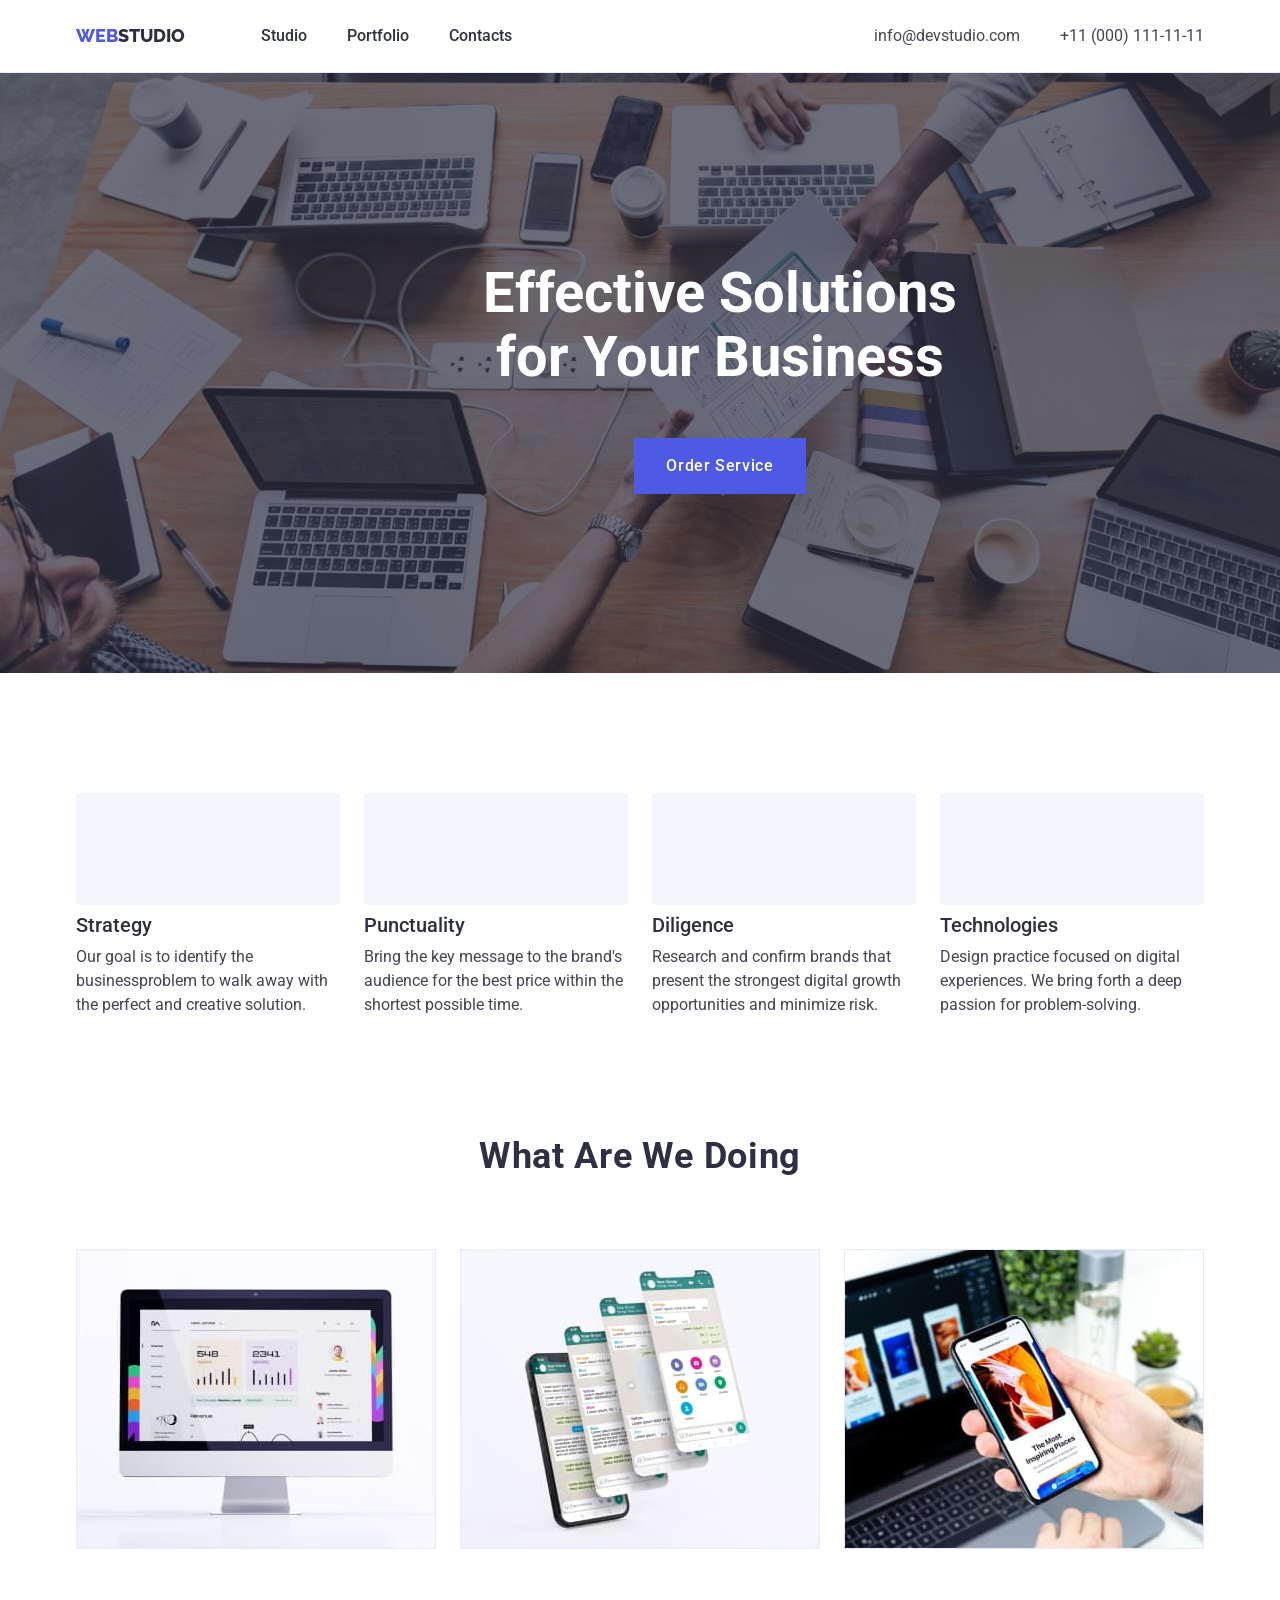
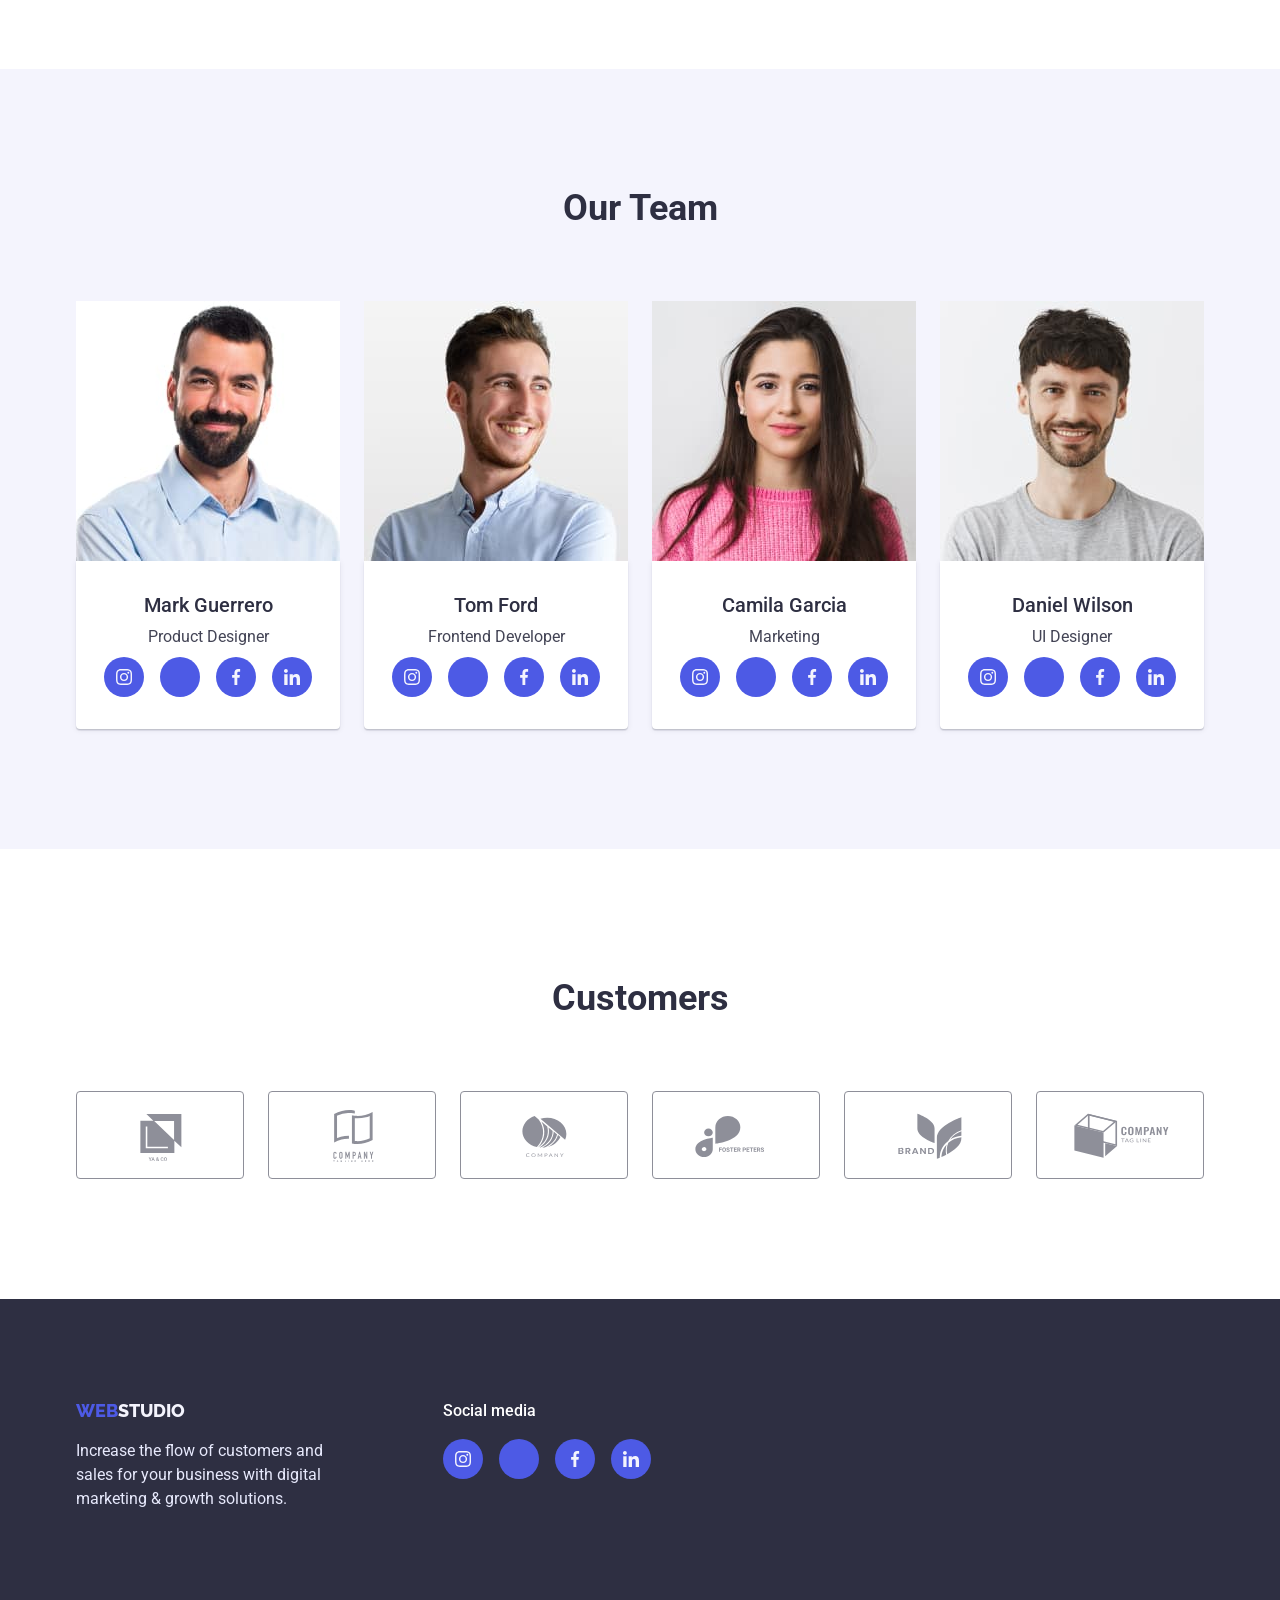
==== commit b480cd7c: "Update index.html" ====
--- a/index.html
+++ b/index.html
@@ -74,12 +74,12 @@
 
         <section class="section-singl-pad">
             <div class="container">
-                <h2 class="invisible"></h2>
+            <!--<h2 class="invisible"></h2> -->
                 <ul class="privil-list list">
                     <li class="privil-list-item link">
                         <div class="privil-list-link">
                             <svg class="social-list-icon" width="64" height="64">
-                            <use href="./images/icons.svg#icon-antenna"></use>
+                            <use href="./images/icons.svg#icon-instagram"></use>
                             </svg>
                         </div>
                             <h3 class="title-third">Strategy</h3>
@@ -88,7 +88,7 @@
                     <li class="privil-list-item">
                         <div class="privil-list-link">
                             <svg class="social-list-icon" width="64" height="64">
-                            <use href="./images/icons.svg#icon-clock"></use>
+                            <use href="./images/icons.svg#icon-twitter"></use>
                             </svg>
                         </div>
                             <h3 class="title-third">Punctuality</h3>
@@ -97,7 +97,7 @@
                     <li class="privil-list-item">
                         <div class="privil-list-link">
                             <svg class="social-list-icon" width="64" height="64">
-                            <use href="./images/icons.svg#icon-diagram"></use>
+                            <use href="./images/icons.svg#icon-facebook"></use>
                             </svg>
                         </div>
                             <h3 class="title-third">Diligence</h3>
@@ -106,7 +106,7 @@
                     <li class="privil-list-item">
                         <div class="privil-list-link">
                             <svg class="social-list-icon" width="64" height="64">
-                            <use href="./images/icons.svg#icon-astronaut"></use>
+                            <use href="./images/icons.svg#icon-linkedin"></use>
                             </svg>
                         </div>
                             <h3 class="title-third">Technologies</h3>
@@ -151,40 +151,55 @@
                             <!-- Our Team cards Icon -->                            
                             <ul class="social-list list">
                                 <li class="social-list-iten">
-                                    <a href="" class="social-list-link">
-                                        <svg class="social-list-icon" width="16" height="16">
-                                            <use href="./images/icons.svg#icon-our-team-instagram"></use>
-                                        </svg>
-                                    </a>
-                                </li>
-
-                                <li class="social-list-iten">
-                                    <a class="social-list-link">
-                                        <svg class="social-list-icon" width="16" height="16">
-                                            <use href="./images/icons.svg#icon-twitter"></use>
-                                        </svg>
-                                    </a>
-                                </li>
-
-                                <li class="social-list-iten">
-                                    <a href="" class="social-list-link">
-                                        <svg class="social-list-icon" width="16" height="16">
-                                            <use href="./images/icons.svg#icon-our-team-facebook"></use>
-                                        </svg>
-                                    </a>
-                                </li>
-
-                                <li class="social-list-iten">
-                                    <a href="" class="social-list-link">
-                                        <svg class="social-list-icon" width="16" height="16">
-                                            <use href="./images/icons.svg#icon-our-team-linkedin"></use>
-                                        </svg>
-                                    </a>
-                                </li>
-                                
-                            </div>
-                    </li>
-                    <<li class="item">
+                                    <a 
+                                    class="social-list-link"
+                                    href="https://www.instagram.com/" 
+                                    target="_blank" 
+                                    rel="noopener noreferrer">
+                                    <svg class="social-list-icon" width="16" height="16">
+                                    <use href="./images/icons.svg#icon-our-team-instagram"></use>
+                                    </svg>
+                                    </a>
+                                </li>
+                                <li class="social-list-iten">
+                                    <a
+                                    class="social-list-link"
+                                    href="https://www.twitter.com/"
+                                    target="_blank"
+                                    rel="noopener noreferrer">
+                                    <svg class="social-list-icon" width="16" height="16">
+                                    <use href="./images/icons.svg#icon-twitter"></use>
+                                    </svg>
+                                    </a>
+                                </li>
+
+                                <li class="social-list-iten">
+                                    <a 
+                                    class="social-list-link"
+                                    href="https://www.facebook.com/"
+                                    target="_blank"
+                                    rel="noopener noreferrer">
+                                    <svg class="social-list-icon" width="16" height="16">
+                                    <use href="./images/icons.svg#icon-our-team-facebook"></use>
+                                    </svg>
+                                    </a>
+                                </li>
+
+                                <li class="social-list-iten">
+                                    <a 
+                                    class="social-list-link"
+                                    href="https://linkedin.com/"
+                                    target="_blank"
+                                    rel="noopener noreferrer">
+                                    <svg class="social-list-icon" width="16" height="16">
+                                    <use href="./images/icons.svg#icon-our-team-linkedin"></use>
+                                    </svg>
+                                    </a>
+                                </li>
+                            </ul>   
+                        </div>
+                    </li>
+                    <li class="item">
                         <img src="./images/tom-ford.jpg" alt="Frontend Developer Tom Ford" width="264">
                         <div class="card-description">
                             <h3 class="title-third">Tom Ford</h3>
@@ -193,39 +208,52 @@
                             <!-- Our Team cards Icon -->
                             <ul class="social-list list">
                                 <li class="social-list-iten">
-                                    <a href="" class="social-list-link">
-                                        <svg class="social-list-icon" width="16" height="16">
-                                            <use href="./images/icons.svg#icon-our-team-instagram"></use>
-                                        </svg>
-                                    </a>
-                                </li>
-
-                                <li class="social-list-iten">
-                                    <a href="" class="social-list-link">
-                                        <svg class="social-list-icon" width="16" height="16">
-                                            <use href="./images/icons.svg#icon-our-team-twitter"></use>
-                                        </svg>
-                                    </a>
-                                </li>
-
-                                <li class="social-list-iten">
-                                    <a href="" class="social-list-link">
-                                        <svg class="social-list-icon" width="16" height="16">
-                                            <use href="./images/icons.svg#icon-our-team-facebook"></use>
-                                        </svg>
-                                    </a>
-                                </li>
-
-                                <li class="social-list-iten">
-                                    <a href="" class="social-list-link">
-                                        <svg class="social-list-icon" width="16" height="16">
-                                            <use href="./images/icons.svg#icon-our-team-linkedin"></use>
-                                        </svg>
-                                    </a>
-                                </li>
-                                
-                            </ul>
-
+                                    <a 
+                                    class="social-list-link"
+                                    href="https://www.instagram.com/" 
+                                    target="_blank" 
+                                    rel="noopener noreferrer">
+                                    <svg class="social-list-icon" width="16" height="16">
+                                    <use href="./images/icons.svg#icon-our-team-instagram"></use>
+                                    </svg>
+                                    </a>
+                                </li>
+                                <li class="social-list-iten">
+                                    <a
+                                    class="social-list-link"
+                                    href="https://www.twitter.com/"
+                                    target="_blank"
+                                    rel="noopener noreferrer">
+                                    <svg class="social-list-icon" width="16" height="16">
+                                    <use href="./images/icons.svg#icon-twitter"></use>
+                                    </svg>
+                                    </a>
+                                </li>
+
+                                <li class="social-list-iten">
+                                    <a 
+                                    class="social-list-link"
+                                    href="https://www.facebook.com/"
+                                    target="_blank"
+                                    rel="noopener noreferrer">
+                                    <svg class="social-list-icon" width="16" height="16">
+                                    <use href="./images/icons.svg#icon-our-team-facebook"></use>
+                                    </svg>
+                                    </a>
+                                </li>
+
+                                <li class="social-list-iten">
+                                    <a 
+                                    class="social-list-link"
+                                    href="https://linkedin.com/"
+                                    target="_blank"
+                                    rel="noopener noreferrer">
+                                    <svg class="social-list-icon" width="16" height="16">
+                                    <use href="./images/icons.svg#icon-our-team-linkedin"></use>
+                                    </svg>
+                                    </a>
+                                </li>
+                            </ul>   
                         </div>
                     </li>
                     <li class="item">
@@ -237,39 +265,52 @@
                             <!-- Our Team cards Icon -->
                             <ul class="social-list list">
                                 <li class="social-list-iten">
-                                    <a href="" class="social-list-link">
-                                        <svg class="social-list-icon" width="16" height="16">
-                                            <use href="./images/icons.svg#icon-our-team-instagram"></use>
-                                        </svg>
-                                    </a>
-                                </li>
-
-                                <li class="social-list-iten">
-                                    <a href="" class="social-list-link">
-                                        <svg class="social-list-icon" width="16" height="16">
-                                            <use href="./images/icons.svg#icon-our-team-twitter"></use>
-                                        </svg>
-                                    </a>
-                                </li>
-
-                                <li class="social-list-iten">
-                                    <a href="" class="social-list-link">
-                                        <svg class="social-list-icon" width="16" height="16">
-                                            <use href="./images/icons.svg#icon-our-team-facebook"></use>
-                                        </svg>
-                                    </a>
-                                </li>
-
-                                <li class="social-list-iten">
-                                    <a href="" class="social-list-link">
-                                        <svg class="social-list-icon" width="16" height="16">
-                                            <use href="./images/icons.svg#icon-our-team-linkedin"></use>
-                                        </svg>
-                                    </a>
-                                </li>
-                                
-                            </ul> 
-
+                                    <a 
+                                    class="social-list-link"
+                                    href="https://www.instagram.com/" 
+                                    target="_blank" 
+                                    rel="noopener noreferrer">
+                                    <svg class="social-list-icon" width="16" height="16">
+                                    <use href="./images/icons.svg#icon-our-team-instagram"></use>
+                                    </svg>
+                                    </a>
+                                </li>
+                                <li class="social-list-iten">
+                                    <a
+                                    class="social-list-link"
+                                    href="https://www.twitter.com/"
+                                    target="_blank"
+                                    rel="noopener noreferrer">
+                                    <svg class="social-list-icon" width="16" height="16">
+                                    <use href="./images/icons.svg#icon-twitter"></use>
+                                    </svg>
+                                    </a>
+                                </li>
+
+                                <li class="social-list-iten">
+                                    <a 
+                                    class="social-list-link"
+                                    href="https://www.facebook.com/"
+                                    target="_blank"
+                                    rel="noopener noreferrer">
+                                    <svg class="social-list-icon" width="16" height="16">
+                                    <use href="./images/icons.svg#icon-our-team-facebook"></use>
+                                    </svg>
+                                    </a>
+                                </li>
+
+                                <li class="social-list-iten">
+                                    <a 
+                                    class="social-list-link"
+                                    href="https://linkedin.com/"
+                                    target="_blank"
+                                    rel="noopener noreferrer">
+                                    <svg class="social-list-icon" width="16" height="16">
+                                    <use href="./images/icons.svg#icon-our-team-linkedin"></use>
+                                    </svg>
+                                    </a>
+                                </li>
+                            </ul>   
                         </div>
                     </li>
 
@@ -282,38 +323,52 @@
                             <!-- Our Team cards Icon -->
                             <ul class="social-list list">
                                 <li class="social-list-iten">
-                                    <a href="" class="social-list-link">
-                                        <svg class="social-list-icon" width="16" height="16">
-                                            <use href="./images/icons.svg#icon-our-team-instagram"></use>
-                                        </svg>
-                                    </a>
-                                </li>
-
-                                <li class="social-list-iten">
-                                    <a href="" class="social-list-link">
-                                        <svg class="social-list-icon" width="16" height="16">
-                                            <use href="./images/icons.svg#icon-our-team-twitter"></use>
-                                        </svg>
-                                    </a>
-                                </li>
-
-                                <li class="social-list-iten">
-                                    <a href="" class="social-list-link">
-                                        <svg class="social-list-icon" width="16" height="16">
-                                            <use href="./images/icons.svg#icon-our-team-facebook"></use>
-                                        </svg>
-                                    </a>
-                                </li>
-
-                                <li class="social-list-iten">
-                                    <a href="" class="social-list-link">
-                                        <svg class="social-list-icon" width="16" height="16">
-                                            <use href="./images/icons.svg#icon-our-team-linkedin"></use>
-                                        </svg>
-                                    </a>
-                                </li>
-                                
-                            </ul>
+                                    <a 
+                                    class="social-list-link"
+                                    href="https://www.instagram.com/" 
+                                    target="_blank" 
+                                    rel="noopener noreferrer">
+                                    <svg class="social-list-icon" width="16" height="16">
+                                    <use href="./images/icons.svg#icon-our-team-instagram"></use>
+                                    </svg>
+                                    </a>
+                                </li>
+                                <li class="social-list-iten">
+                                    <a
+                                    class="social-list-link"
+                                    href="https://www.twitter.com/"
+                                    target="_blank"
+                                    rel="noopener noreferrer">
+                                    <svg class="social-list-icon" width="16" height="16">
+                                    <use href="./images/icons.svg#icon-twitter"></use>
+                                    </svg>
+                                    </a>
+                                </li>
+
+                                <li class="social-list-iten">
+                                    <a 
+                                    class="social-list-link"
+                                    href="https://www.facebook.com/"
+                                    target="_blank"
+                                    rel="noopener noreferrer">
+                                    <svg class="social-list-icon" width="16" height="16">
+                                    <use href="./images/icons.svg#icon-our-team-facebook"></use>
+                                    </svg>
+                                    </a>
+                                </li>
+
+                                <li class="social-list-iten">
+                                    <a 
+                                    class="social-list-link"
+                                    href="https://linkedin.com/"
+                                    target="_blank"
+                                    rel="noopener noreferrer">
+                                    <svg class="social-list-icon" width="16" height="16">
+                                    <use href="./images/icons.svg#icon-our-team-linkedin"></use>
+                                    </svg>
+                                    </a>
+                                </li>
+                            </ul>   
 
                         </div>
                     </li>
@@ -386,34 +441,52 @@
                     <p class="medium-text-footer-social">Social media</p>
                     <ul class="social-list list">
                         <li class="social-list-iten">
-                            <a href="" class="social-list-link-f">
-                                <svg class="social-list-icon" width="16" height="16">
-                                <use href="./images/icons.svg#icon-our-team-instagram"></use>
-                                </svg>
+                            <a 
+                            class="social-list-link"
+                            href="https://www.instagram.com/" 
+                            target="_blank" 
+                            rel="noopener noreferrer">
+                            <svg class="social-list-icon" width="16" height="16">
+                            <use href="./images/icons.svg#icon-our-team-instagram"></use>
+                            </svg>
                             </a>
                         </li>
                         <li class="social-list-iten">
-                            <a href="" class="social-list-link-f">
-                                <svg class="social-list-icon" width="16" height="16">
-                                <use href="./images/icons.svg#icon-our-team-twitter"></use>
-                                </svg>
+                            <a
+                            class="social-list-link"
+                            href="https://www.twitter.com/"
+                            target="_blank"
+                            rel="noopener noreferrer">
+                            <svg class="social-list-icon" width="16" height="16">
+                            <use href="./images/icons.svg#icon-twitter"></use>
+                            </svg>
                             </a>
                         </li>
+
                         <li class="social-list-iten">
-                            <a href="" class="social-list-link-f">
-                                <svg class="social-list-icon" width="16" height="16">
-                                <use href="./images/icons.svg#icon-our-team-facebook"></use>
-                                </svg>
+                            <a 
+                            class="social-list-link"
+                            href="https://www.facebook.com/"
+                            target="_blank"
+                            rel="noopener noreferrer">
+                            <svg class="social-list-icon" width="16" height="16">
+                            <use href="./images/icons.svg#icon-our-team-facebook"></use>
+                            </svg>
                             </a>
                         </li>
+
                         <li class="social-list-iten">
-                            <a href="" class="social-list-link-f">
-                                <svg class="social-list-icon" width="16" height="16">
-                                <use href="./images/icons.svg#icon-our-team-linkedin"></use>
-                                </svg>
+                            <a 
+                            class="social-list-link"
+                            href="https://linkedin.com/"
+                            target="_blank"
+                            rel="noopener noreferrer">
+                            <svg class="social-list-icon" width="16" height="16">
+                            <use href="./images/icons.svg#icon-our-team-linkedin"></use>
+                            </svg>
                             </a>
                         </li>
-                    </ul>
+                    </ul>   
                 </div>
             </div>
         </footer>
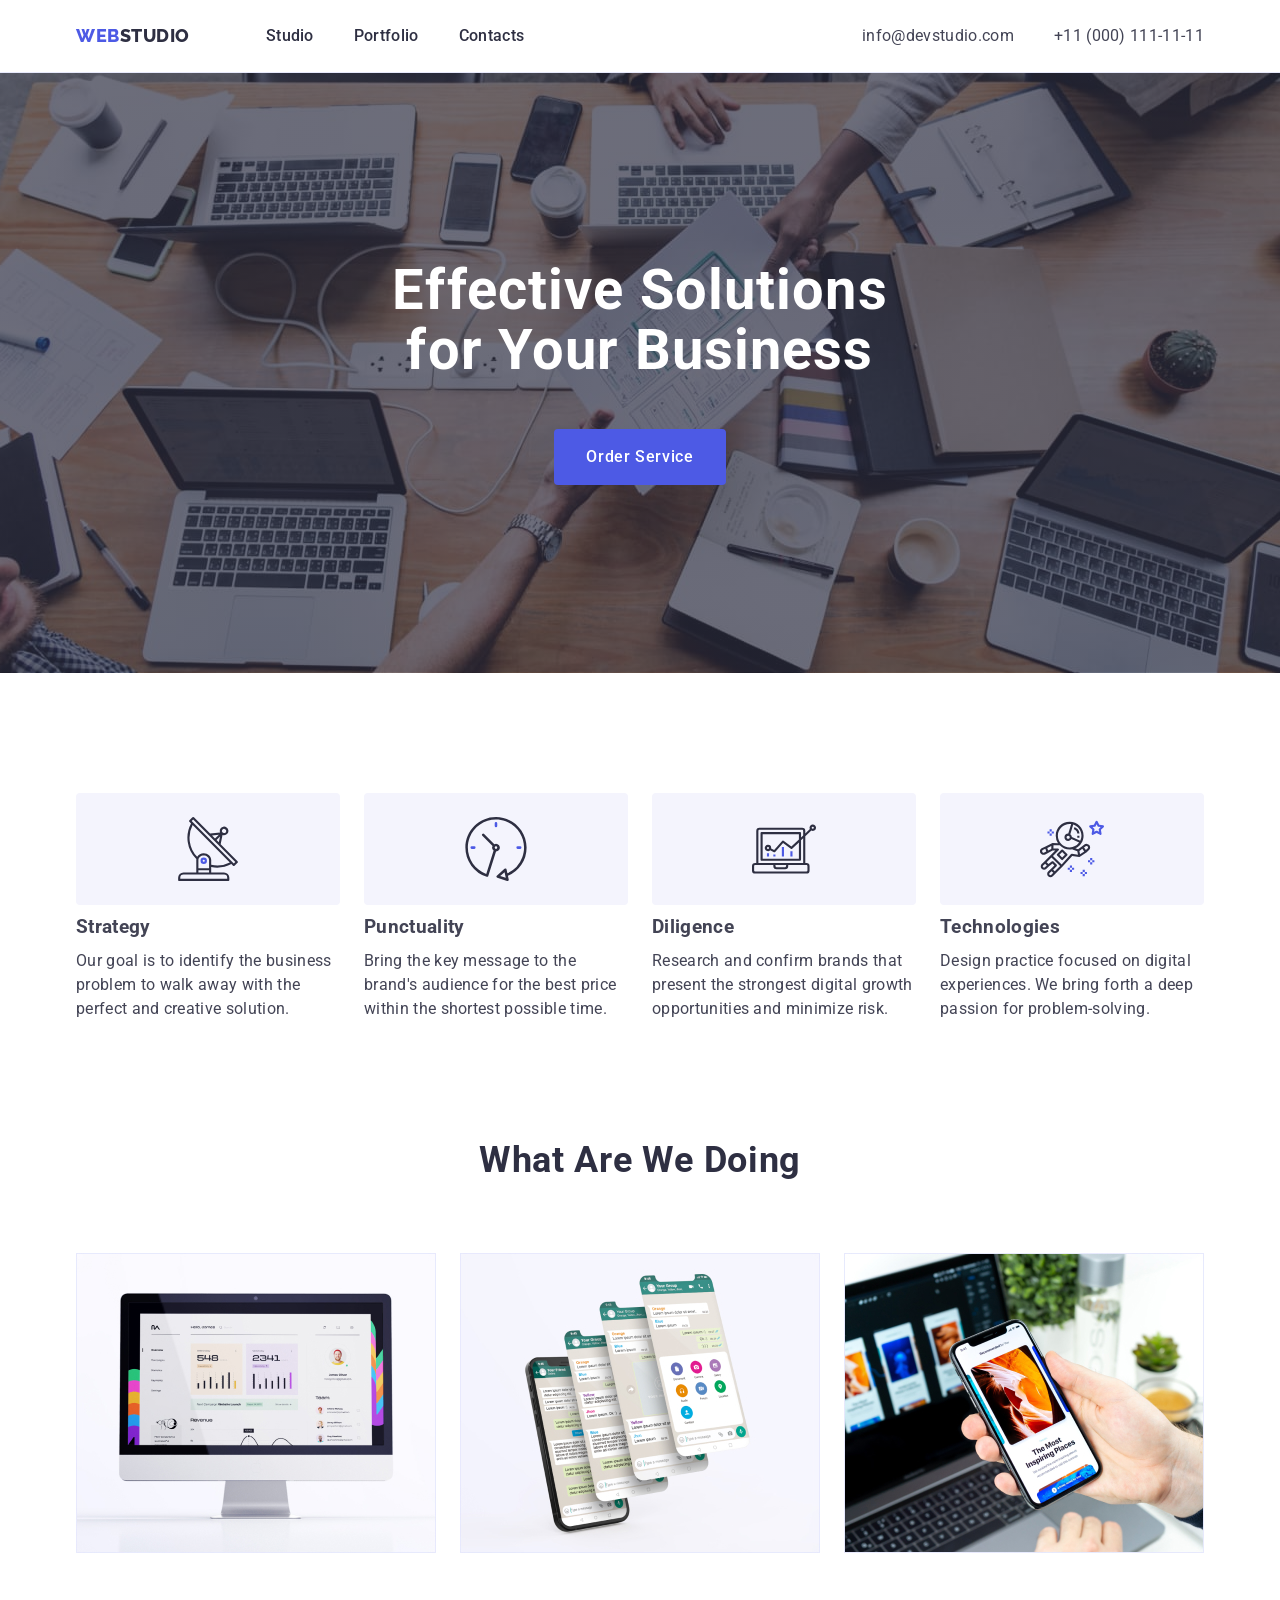
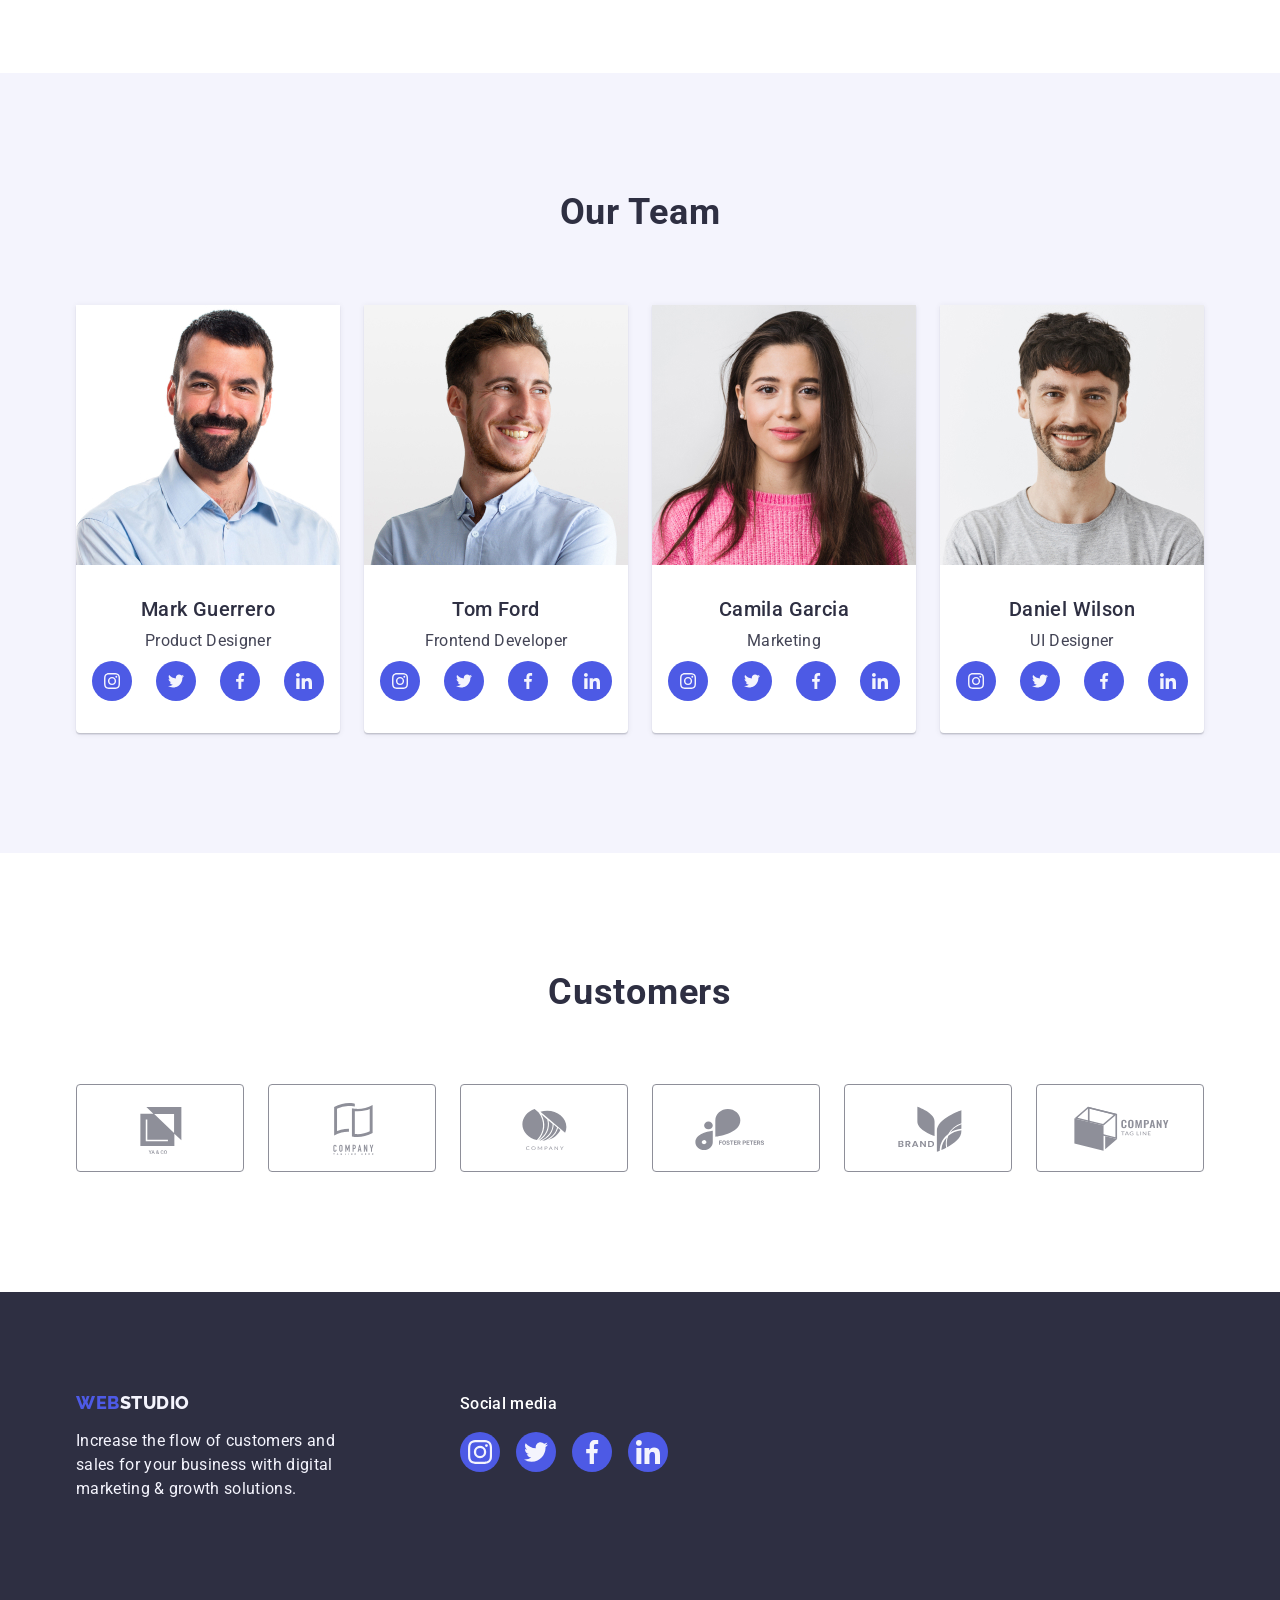
==== commit 43c42495: "Initial commit" ====
--- a/index.html
+++ b/index.html
@@ -1,494 +1,474 @@
 <!DOCTYPE html>
 <html lang="en">
+  <head>
+    <meta charset="UTF-8" />
+    <meta http-equiv="X-UA-Compatible" content="IE=edge" />
+    <meta name="viewport" content="width=device-width, initial-scale=1.0" />
+    <title>WEBStudio</title>
+    <link rel="preconnect" href="https://fonts.googleapis.com" />
+    <link rel="preconnect" href="https://fonts.gstatic.com" crossorigin />
+    <link
+      href="https://fonts.googleapis.com/css2?family=Raleway:wght@800&family=Roboto:wght@400;500;700&display=swap"
+      rel="stylesheet"
+    />
+    <link
+      rel="stylesheet"
+      href="https://cdnjs.cloudflare.com/ajax/libs/modern-normalize/1.1.0/modern-normalize.min.css"
+    />
 
-<head>
-    <meta charset="UTF-8">
-    <meta http-equiv="X-UA-Compatible" content="IE=edge">
-    <meta name="viewport" content="width=device-width, initial-scale=1.0">
-    <title>WEBStudio</title>
-
-    <!-- ====================== Attaching text styles. ====================== -->
-
-    <link rel="preconnect" href="https://fonts.googleapis.com">
-    <link rel="preconnect" href="https://fonts.gstatic.com" crossorigin>
-    <link href="https://fonts.googleapis.com/css2?family=Raleway:wght@800&family=Roboto:wght@400;500;700;900&display=swap" rel="stylesheet">
-    
-    <!-- ====================== Normalization. ====================== -->   
-
-    <link rel="stylesheet" href="https://cdnjs.cloudflare.com/ajax/libs/modern-normalize/1.1.0/modern-normalize.min.css">
-    
-    <!-- ====================== Attaching a styles file. ====================== -->
-
-    <link rel="stylesheet" href="./css/styles.css">
-</head>
-
-<body>
-                
-        <!-- ====================== Page header! ====================== -->
-
-    <header class="h-underline">
-
-            <!-- ====================== Main navigation ====================== -->
-
-        <div class="main-nav container">
-
-            <nav class="main-nav">
-                <!-- ====================== logo created as a text ====================== -->
-                <a href="./index.html" class="link"><span class="logo-web">Web</span><span class="logo-studio-h">Studio</span></a>
-            
-                    <!-- ====================== Main page navigation ====================== -->
-                <ul class="site-nav link">
-                    <li class="item"><a href="./index.html" class="link medium-text">Studio</a></li> 
-                    <li class="item"><a href="./portfolio.html" class="link medium-text">Portfolio</a></li>
-                    <li class="item"><a href="" class="link medium-text">Contacts</a></li>
+    <link rel="stylesheet" href="./css/styles.css" />
+  </head>
+  <body>
+    <header class="header">
+      <div class="container">
+        <nav class="nav">
+          <a class="logo link" href="./index.html"
+            >WEB<span class="color">Studio</span></a
+          >
+          <ul class="list">
+            <li>
+              <a class="menu link" href="./index.html">Studio</a>
+            </li>
+            <li>
+              <a class="menu link" href="./portfolio.html">Portfolio</a>
+            </li>
+            <li>
+              <a class="menu link" href="">Contacts</a>
+            </li>
+          </ul>
+        </nav>
+        <address class="contact">
+          <ul class="list">
+            <li>
+              <a class="link" href="mailto:info@devstudio.com"
+                >info@devstudio.com</a
+              >
+            </li>
+            <li>
+              <a class="link" href="tel:+110001111111">+11 (000) 111-11-11</a>
+            </li>
+          </ul>
+        </address>
+      </div>
+    </header>
+    <main>
+      <!-- Hero -->
+      <section class="hero">
+        <div class="container">
+          <h1 class="hero-title">Effective Solutions for Your Business</h1>
+          <button class="btn" type="button">Order Service</button>
+        </div>
+      </section>
+      <!-- Kind of activity -->
+      <section class="section activity">
+        <div class="container">
+          <h2 class="section-title hidden">Kind of activity</h2>
+          <ul class="list">
+            <li class="item">
+              <div class="icon-container">
+                <svg class="activity-icon" width="64" height="64">
+                  <use href="./images/icons.svg#icon-antenna"></use>
+                </svg>
+              </div>
+              <h3 class="item-title">Strategy</h3>
+              <p class="item-text">
+                Our goal is to identify the business problem to walk away with
+                the perfect and creative solution.
+              </p>
+            </li>
+            <li class="item">
+              <div class="icon-container">
+                <svg class="activity-icon" width="64" height="64">
+                  <use href="./images/icons.svg#icon-clock"></use>
+                </svg>
+              </div>
+              <h3 class="item-title">Punctuality</h3>
+              <p class="item-text">
+                Bring the key message to the brand's audience for the best price
+                within the shortest possible time.
+              </p>
+            </li>
+            <li class="item">
+              <div class="icon-container">
+                <svg class="activity-icon" width="64" height="64">
+                  <use href="./images/icons.svg#icon-diagram"></use>
+                </svg>
+              </div>
+              <h3 class="item-title">Diligence</h3>
+              <p class="item-text">
+                Research and confirm brands that present the strongest digital
+                growth opportunities and minimize risk.
+              </p>
+            </li>
+            <li class="item">
+              <div class="icon-container">
+                <svg class="activity-icon" width="64" height="64">
+                  <use href="./images/icons.svg#icon-astronaut"></use>
+                </svg>
+              </div>
+              <h3 class="item-title">Technologies</h3>
+              <p class="item-text">
+                Design practice focused on digital experiences. We bring forth a
+                deep passion for problem-solving.
+              </p>
+            </li>
+          </ul>
+        </div>
+      </section>
+      <!-- Products -->
+      <section class="section products">
+        <div class="container">
+          <h2 class="section-title">What Are We Doing</h2>
+          <ul class="list">
+            <li class="image">
+              <img src="./images/imac.jpg" alt="imac" width="360" />
+            </li>
+            <li class="image">
+              <img src="./images/iphone.jpg" alt="iphone" width="360" />
+            </li>
+            <li class="image">
+              <img src="./images/macbook.jpg" alt="macbook" width="360" />
+            </li>
+          </ul>
+        </div>
+      </section>
+      <!-- Team -->
+      <section class="section team">
+        <div class="container">
+          <h2 class="section-title">Our Team</h2>
+          <ul class="team-list list">
+            <li class="team-personal">
+              <img src="./images/card1.jpg" alt="Mark Guerrero" width="264" />
+              <div class="data">
+                <h3 class="list-title">Mark Guerrero</h3>
+                <p class="prof">Product Designer</p>
+                <ul class="list social">
+                  <li class="social-item">
+                    <a
+                      class="social-links"
+                      href="https://www.instagram.com/"
+                      target="_blank"
+                      rel="noopener noreferrer"
+                    >
+                      <svg class="social-icon" width="16" height="16">
+                        <use href="./images/icons.svg#icon-instagram"></use>
+                      </svg>
+                    </a>
+                  </li>
+                  <li class="social-item">
+                    <a
+                      class="social-links"
+                      href="https://www.twitter.com/"
+                      target="_blank"
+                      rel="noopener noreferrer"
+                    >
+                      <svg class="social-icon" width="16" height="16">
+                        <use href="./images/icons.svg#icon-twitter"></use>
+                      </svg>
+                    </a>
+                  </li>
+                  <li class="social-item">
+                    <a
+                      class="social-links"
+                      href="https://www.facebook.com/"
+                      target="_blank"
+                      rel="noopener noreferrer"
+                    >
+                      <svg class="social-icon" width="16" height="16">
+                        <use href="./images/icons.svg#icon-facebook"></use>
+                      </svg>
+                    </a>
+                  </li>
+                  <li class="social-item">
+                    <a
+                      class="social-links"
+                      href="https://linkedin.com/"
+                      target="_blank"
+                      rel="noopener noreferrer"
+                    >
+                      <svg class="social-icon" width="16" height="16">
+                        <use href="./images/icons.svg#icon-linkedin"></use>
+                      </svg>
+                    </a>
+                  </li>
                 </ul>
-            </nav>
-
-                <!-- ====================== Contacts ====================== -->
-
-            <address class="adress-nav">
-
-                <ul class="auth-nav link">
-                    <li class="item"><a href="mailto:info@devstudio.com" class="link small-text carrent">info@devstudio.com</a></li>
-                    <li class="item"><a href="tel:+110001111111" class="link small-text carrent">+11 (000) 111-11-11</a></li>
+              </div>
+            </li>
+            <li class="team-personal">
+              <img src="./images/card2.jpg" alt="Tom Ford" width="264" />
+              <div class="data">
+                <h3 class="list-title">Tom Ford</h3>
+                <p class="prof">Frontend Developer</p>
+                <ul class="list social">
+                  <li class="social-item">
+                    <a
+                      class="social-links"
+                      href="https://www.instagram.com/"
+                      target="_blank"
+                    >
+                      <svg class="social-icon" width="16" height="16">
+                        <use href="./images/icons.svg#icon-instagram"></use>
+                      </svg>
+                    </a>
+                  </li>
+                  <li class="social-item">
+                    <a
+                      class="social-links"
+                      href="https://www.twitter.com/"
+                      target="_blank"
+                    >
+                      <svg class="social-icon" width="16" height="16">
+                        <use href="./images/icons.svg#icon-twitter"></use>
+                      </svg>
+                    </a>
+                  </li>
+                  <li class="social-item">
+                    <a
+                      class="social-links"
+                      href="https://www.facebook.com/"
+                      target="_blank"
+                    >
+                      <svg class="social-icon" width="16" height="16">
+                        <use href="./images/icons.svg#icon-facebook"></use>
+                      </svg>
+                    </a>
+                  </li>
+                  <li class="social-item">
+                    <a
+                      class="social-links"
+                      href="https://linkedin.com/"
+                      target="_blank"
+                    >
+                      <svg class="social-icon" width="16" height="16">
+                        <use href="./images/icons.svg#icon-linkedin"></use>
+                      </svg>
+                    </a>
+                  </li>
                 </ul>
-            </address>
-        </div>
-    </header>
-
-            <!-- ====================== Unique page content. ====================== -->
-
-    <main>
-
-            <!-- ====================== Section 1. Hero. ====================== -->
-
-        <section class="section-double-pad bg-color-h  hero-bg">
-            <div class="fool-title">
-                <h1 class="hero-title">Effective Solutions</h1>
-                <h1 class="hero-title">for Your Business</h1>
-            </div>
-            <button type="button" class="hero-button button-text">Order Service</button>
-        </section>
-
-            <!-- ====================== Section 2. Main fitures. ====================== -->
-
-        <section class="section-singl-pad">
-            <div class="container">
-            <!--<h2 class="invisible"></h2> -->
-                <ul class="privil-list list">
-                    <li class="privil-list-item link">
-                        <div class="privil-list-link">
-                            <svg class="social-list-icon" width="64" height="64">
-                            <use href="./images/icons.svg#icon-instagram"></use>
-                            </svg>
-                        </div>
-                            <h3 class="title-third">Strategy</h3>
-                            <p class="small-text">Our goal is to identify the businessproblem to walk away with the perfect and creative solution.</p>
-                    </li>
-                    <li class="privil-list-item">
-                        <div class="privil-list-link">
-                            <svg class="social-list-icon" width="64" height="64">
-                            <use href="./images/icons.svg#icon-twitter"></use>
-                            </svg>
-                        </div>
-                            <h3 class="title-third">Punctuality</h3>
-                            <p class="small-text">Bring the key message to the brand's audience for the best price within the shortest possible time.</p>
-                    </li>
-                    <li class="privil-list-item">
-                        <div class="privil-list-link">
-                            <svg class="social-list-icon" width="64" height="64">
-                            <use href="./images/icons.svg#icon-facebook"></use>
-                            </svg>
-                        </div>
-                            <h3 class="title-third">Diligence</h3>
-                            <p class="small-text">Research and confirm brands that present the strongest digital growth opportunities and minimize risk.</p>
-                    </li>
-                    <li class="privil-list-item">
-                        <div class="privil-list-link">
-                            <svg class="social-list-icon" width="64" height="64">
-                            <use href="./images/icons.svg#icon-linkedin"></use>
-                            </svg>
-                        </div>
-                            <h3 class="title-third">Technologies</h3>
-                            <p class="small-text">Design practice focused on digital experiences. We bring forth a deep passion for problem-solving.</p>
-                    </li>
-                </ul>                
-            </div>
-        </section>
-
-            <!-- ====================== Section 3. What are we doing. ====================== -->
-
-        <section class="section-double-pad element-direction">
-            <div class="container">
-                <h2 class="title-second main-text-style">What are we doing</h2>
-                <ul class="photo link">
-                    <li class="item">
-                        <img src="./images/monitor.jpg" alt="imac" width="360" height="300">
-                    </li>
-                    <li class="item">
-                        <img src="./images/phone.jpg" alt="iphone" width="360" height="300">
-                    </li>
-                    <li class="item">
-                        <img src="./images/phon-plus-laptop.jpg" alt="macbook" width="360" height="300">
-                    </li>
+              </div>
+            </li>
+            <li class="team-personal">
+              <img src="./images/card3.jpg" alt="Camila Garcia" width="264" />
+              <div class="data">
+                <h3 class="list-title">Camila Garcia</h3>
+                <p class="prof">Marketing</p>
+                <ul class="list social">
+                  <li class="social-item">
+                    <a
+                      class="social-links"
+                      href="https://www.instagram.com/"
+                      target="_blank"
+                    >
+                      <svg class="social-icon" width="16" height="16">
+                        <use href="./images/icons.svg#icon-instagram"></use>
+                      </svg>
+                    </a>
+                  </li>
+                  <li class="social-item">
+                    <a
+                      class="social-links"
+                      href="https://www.twitter.com/"
+                      target="_blank"
+                    >
+                      <svg class="social-icon" width="16" height="16">
+                        <use href="./images/icons.svg#icon-twitter"></use>
+                      </svg>
+                    </a>
+                  </li>
+                  <li class="social-item">
+                    <a
+                      class="social-links"
+                      href="https://www.facebook.com/"
+                      target="_blank"
+                    >
+                      <svg class="social-icon" width="16" height="16">
+                        <use href="./images/icons.svg#icon-facebook"></use>
+                      </svg>
+                    </a>
+                  </li>
+                  <li class="social-item">
+                    <a
+                      class="social-links"
+                      href="https://linkedin.com/"
+                      target="_blank"
+                    >
+                      <svg class="social-icon" width="16" height="16">
+                        <use href="./images/icons.svg#icon-linkedin"></use>
+                      </svg>
+                    </a>
+                  </li>
                 </ul>
-            </div>
-        </section>
-
-            <!-- ====================== Section 4. Our Team. ====================== -->
-            
-        <section class="section-double-pad our-team-colors-bg">
-            <!-- Our Team cards -->
-            <div class="container">
-                <h2 class="title-second">Our Team</h2>
-                <ul class="team-cards link">
-                    <li class="item">
-                        <img src="./images/mark-guerrero.jpg" alt="Product Designer Mark Guerrero" width="264">
-                        <div class="card-description">
-                            <h3 class="title-third">Mark Guerrero</h3>
-                            <p class="small-text-icon">Product Designer</p>
-                            
-                            <!-- Our Team cards Icon -->                            
-                            <ul class="social-list list">
-                                <li class="social-list-iten">
-                                    <a 
-                                    class="social-list-link"
-                                    href="https://www.instagram.com/" 
-                                    target="_blank" 
-                                    rel="noopener noreferrer">
-                                    <svg class="social-list-icon" width="16" height="16">
-                                    <use href="./images/icons.svg#icon-our-team-instagram"></use>
-                                    </svg>
-                                    </a>
-                                </li>
-                                <li class="social-list-iten">
-                                    <a
-                                    class="social-list-link"
-                                    href="https://www.twitter.com/"
-                                    target="_blank"
-                                    rel="noopener noreferrer">
-                                    <svg class="social-list-icon" width="16" height="16">
-                                    <use href="./images/icons.svg#icon-twitter"></use>
-                                    </svg>
-                                    </a>
-                                </li>
-
-                                <li class="social-list-iten">
-                                    <a 
-                                    class="social-list-link"
-                                    href="https://www.facebook.com/"
-                                    target="_blank"
-                                    rel="noopener noreferrer">
-                                    <svg class="social-list-icon" width="16" height="16">
-                                    <use href="./images/icons.svg#icon-our-team-facebook"></use>
-                                    </svg>
-                                    </a>
-                                </li>
-
-                                <li class="social-list-iten">
-                                    <a 
-                                    class="social-list-link"
-                                    href="https://linkedin.com/"
-                                    target="_blank"
-                                    rel="noopener noreferrer">
-                                    <svg class="social-list-icon" width="16" height="16">
-                                    <use href="./images/icons.svg#icon-our-team-linkedin"></use>
-                                    </svg>
-                                    </a>
-                                </li>
-                            </ul>   
-                        </div>
-                    </li>
-                    <li class="item">
-                        <img src="./images/tom-ford.jpg" alt="Frontend Developer Tom Ford" width="264">
-                        <div class="card-description">
-                            <h3 class="title-third">Tom Ford</h3>
-                            <p class="small-text-icon">Frontend Developer</p>
-                            
-                            <!-- Our Team cards Icon -->
-                            <ul class="social-list list">
-                                <li class="social-list-iten">
-                                    <a 
-                                    class="social-list-link"
-                                    href="https://www.instagram.com/" 
-                                    target="_blank" 
-                                    rel="noopener noreferrer">
-                                    <svg class="social-list-icon" width="16" height="16">
-                                    <use href="./images/icons.svg#icon-our-team-instagram"></use>
-                                    </svg>
-                                    </a>
-                                </li>
-                                <li class="social-list-iten">
-                                    <a
-                                    class="social-list-link"
-                                    href="https://www.twitter.com/"
-                                    target="_blank"
-                                    rel="noopener noreferrer">
-                                    <svg class="social-list-icon" width="16" height="16">
-                                    <use href="./images/icons.svg#icon-twitter"></use>
-                                    </svg>
-                                    </a>
-                                </li>
-
-                                <li class="social-list-iten">
-                                    <a 
-                                    class="social-list-link"
-                                    href="https://www.facebook.com/"
-                                    target="_blank"
-                                    rel="noopener noreferrer">
-                                    <svg class="social-list-icon" width="16" height="16">
-                                    <use href="./images/icons.svg#icon-our-team-facebook"></use>
-                                    </svg>
-                                    </a>
-                                </li>
-
-                                <li class="social-list-iten">
-                                    <a 
-                                    class="social-list-link"
-                                    href="https://linkedin.com/"
-                                    target="_blank"
-                                    rel="noopener noreferrer">
-                                    <svg class="social-list-icon" width="16" height="16">
-                                    <use href="./images/icons.svg#icon-our-team-linkedin"></use>
-                                    </svg>
-                                    </a>
-                                </li>
-                            </ul>   
-                        </div>
-                    </li>
-                    <li class="item">
-                        <img src="./images/camila-garcia.jpg" alt="Marketing Camila Garcia" width="264">
-                        <div class="card-description">
-                            <h3 class="title-third">Camila Garcia</h3>
-                            <p class="small-text-icon">Marketing</p>
-
-                            <!-- Our Team cards Icon -->
-                            <ul class="social-list list">
-                                <li class="social-list-iten">
-                                    <a 
-                                    class="social-list-link"
-                                    href="https://www.instagram.com/" 
-                                    target="_blank" 
-                                    rel="noopener noreferrer">
-                                    <svg class="social-list-icon" width="16" height="16">
-                                    <use href="./images/icons.svg#icon-our-team-instagram"></use>
-                                    </svg>
-                                    </a>
-                                </li>
-                                <li class="social-list-iten">
-                                    <a
-                                    class="social-list-link"
-                                    href="https://www.twitter.com/"
-                                    target="_blank"
-                                    rel="noopener noreferrer">
-                                    <svg class="social-list-icon" width="16" height="16">
-                                    <use href="./images/icons.svg#icon-twitter"></use>
-                                    </svg>
-                                    </a>
-                                </li>
-
-                                <li class="social-list-iten">
-                                    <a 
-                                    class="social-list-link"
-                                    href="https://www.facebook.com/"
-                                    target="_blank"
-                                    rel="noopener noreferrer">
-                                    <svg class="social-list-icon" width="16" height="16">
-                                    <use href="./images/icons.svg#icon-our-team-facebook"></use>
-                                    </svg>
-                                    </a>
-                                </li>
-
-                                <li class="social-list-iten">
-                                    <a 
-                                    class="social-list-link"
-                                    href="https://linkedin.com/"
-                                    target="_blank"
-                                    rel="noopener noreferrer">
-                                    <svg class="social-list-icon" width="16" height="16">
-                                    <use href="./images/icons.svg#icon-our-team-linkedin"></use>
-                                    </svg>
-                                    </a>
-                                </li>
-                            </ul>   
-                        </div>
-                    </li>
-
-                    <li class="item">
-                        <img src="./images/daniel-wilson.jpg" alt="UI Designer Daniel Wilson" width="264">
-                        <div class="card-description">
-                            <h3 class="title-third">Daniel Wilson</h3>
-                            <p class="small-text-icon">UI Designer</p>
-
-                            <!-- Our Team cards Icon -->
-                            <ul class="social-list list">
-                                <li class="social-list-iten">
-                                    <a 
-                                    class="social-list-link"
-                                    href="https://www.instagram.com/" 
-                                    target="_blank" 
-                                    rel="noopener noreferrer">
-                                    <svg class="social-list-icon" width="16" height="16">
-                                    <use href="./images/icons.svg#icon-our-team-instagram"></use>
-                                    </svg>
-                                    </a>
-                                </li>
-                                <li class="social-list-iten">
-                                    <a
-                                    class="social-list-link"
-                                    href="https://www.twitter.com/"
-                                    target="_blank"
-                                    rel="noopener noreferrer">
-                                    <svg class="social-list-icon" width="16" height="16">
-                                    <use href="./images/icons.svg#icon-twitter"></use>
-                                    </svg>
-                                    </a>
-                                </li>
-
-                                <li class="social-list-iten">
-                                    <a 
-                                    class="social-list-link"
-                                    href="https://www.facebook.com/"
-                                    target="_blank"
-                                    rel="noopener noreferrer">
-                                    <svg class="social-list-icon" width="16" height="16">
-                                    <use href="./images/icons.svg#icon-our-team-facebook"></use>
-                                    </svg>
-                                    </a>
-                                </li>
-
-                                <li class="social-list-iten">
-                                    <a 
-                                    class="social-list-link"
-                                    href="https://linkedin.com/"
-                                    target="_blank"
-                                    rel="noopener noreferrer">
-                                    <svg class="social-list-icon" width="16" height="16">
-                                    <use href="./images/icons.svg#icon-our-team-linkedin"></use>
-                                    </svg>
-                                    </a>
-                                </li>
-                            </ul>   
-
-                        </div>
-                    </li>
-
+              </div>
+            </li>
+            <li class="team-personal">
+              <img src="./images/card4.jpg" alt="Daniel Wilson" width="264" />
+              <div class="data">
+                <h3 class="list-title">Daniel Wilson</h3>
+                <p class="prof">UI Designer</p>
+                <ul class="list social">
+                  <li class="social-item">
+                    <a
+                      class="social-links"
+                      href="https://www.instagram.com/"
+                      target="_blank"
+                    >
+                      <svg class="social-icon" width="16" height="16">
+                        <use href="./images/icons.svg#icon-instagram"></use>
+                      </svg>
+                    </a>
+                  </li>
+                  <li class="social-item">
+                    <a
+                      class="social-links"
+                      href="https://www.twitter.com/"
+                      target="_blank"
+                    >
+                      <svg class="social-icon" width="16" height="16">
+                        <use href="./images/icons.svg#icon-twitter"></use>
+                      </svg>
+                    </a>
+                  </li>
+                  <li class="social-item">
+                    <a
+                      class="social-links"
+                      href="https://www.facebook.com/"
+                      target="_blank"
+                    >
+                      <svg class="social-icon" width="16" height="16">
+                        <use href="./images/icons.svg#icon-facebook"></use>
+                      </svg>
+                    </a>
+                  </li>
+                  <li class="social-item">
+                    <a
+                      class="social-links"
+                      href="https://linkedin.com/"
+                      target="_blank"
+                    >
+                      <svg class="social-icon" width="16" height="16">
+                        <use href="./images/icons.svg#icon-linkedin"></use>
+                      </svg>
+                    </a>
+                  </li>
                 </ul>
-            </div>
-        </section>
-
-            <!-- ====================== Section 5. Customers. ====================== -->
-        <section class="section-double-pad-long-up">
-            <div class="container">
-                <h2 class="title-second">Customers</h2>
-                <ul class="customers-list list">
-                    <li class="customers-list-item">
-                        <a href="" class="customers-list-link">
-                            <svg class="customers-list-icon" width="104" height="56">
-                            <use href="./images/icons.svg#icon-customers-one"></use>
-                            </svg>
-                        </a>
-                    </li>
-                    <li class="customers-list-item">
-                        <a href="" class="customers-list-link">
-                            <svg class="customers-list-icon" width="104" height="56">
-                            <use href="./images/icons.svg#icon-customers-two"></use>
-                            </svg>
-                        </a>
-                    </li>
-                    <li class="customers-list-item">
-                        <a href="" class="customers-list-link">
-                            <svg class="customers-list-icon" width="104" height="56">
-                            <use href="./images/icons.svg#icon-customers-three"></use>
-                            </svg>
-                        </a>
-                    </li>
-                    <li class="customers-list-item">
-                        <a href="" class="customers-list-link">
-                            <svg class="customers-list-icon" width="104" height="56">
-                            <use href="./images/icons.svg#icon-customers-four"></use>
-                            </svg>
-                        </a>
-                    </li>
-                    <li class="customers-list-item">
-                        <a href="" class="customers-list-link">
-                            <svg class="customers-list-icon" width="104" height="56">
-                            <use href="./images/icons.svg#icon-customers-five"></use>
-                            </svg>
-                        </a>
-                    </li>
-                    <li class="customers-list-item">
-                        <a href="" class="customers-list-link">
-                            <svg class="customers-list-icon" width="104" height="56">
-                            <use href="./images/icons.svg#icon-customers-six"></use>
-                            </svg>
-                        </a>
-                    </li>
-                </ul>                   
-            </div>
-        </section>
+              </div>
+            </li>
+          </ul>
+        </div>
+      </section>
+      <!-- Customers -->
+      <section class="section customers">
+        <div class="container">
+          <h2 class="section-title">Customers</h2>
+          <ul class="list">
+            <li class="customers-item">
+              <a class="customers-link" href=""
+                ><svg class="customers-icon" width="104" height="56">
+                  <use href="./images/icons.svg#icon-Logo1"></use>
+                </svg>
+              </a>
+            </li>
+            <li class="customers-item">
+              <a class="customers-link" href=""
+                ><svg class="customers-icon" width="104" height="56">
+                  <use href="./images/icons.svg#icon-Logo2"></use>
+                </svg>
+              </a>
+            </li>
+            <li class="customers-item">
+              <a class="customers-link" href=""
+                ><svg class="customers-icon" width="104" height="56">
+                  <use href="./images/icons.svg#icon-Logo3"></use>
+                </svg>
+              </a>
+            </li>
+            <li class="customers-item">
+              <a class="customers-link" href=""
+                ><svg class="customers-icon" width="104" height="56">
+                  <use href="./images/icons.svg#icon-Logo4"></use>
+                </svg>
+              </a>
+            </li>
+            <li class="customers-item">
+              <a class="customers-link" href=""
+                ><svg class="customers-icon" width="104" height="56">
+                  <use href="./images/icons.svg#icon-Logo5"></use>
+                </svg>
+              </a>
+            </li>
+            <li class="customers-item">
+              <a class="customers-link" href=""
+                ><svg class="customers-icon" width="104" height="56">
+                  <use href="./images/icons.svg#icon-Logo6"></use>
+                </svg>
+              </a>
+            </li>
+          </ul>
+        </div>
+      </section>
     </main>
-        <!-- ====================== Page footer! ====================== -->
-        <footer class="section-f-double-pad bg-color-f">
-            <div class="container footer-box">
-                <div class="logo-f-size">
-                <a href="./index.html" class="link"><span class="logo-web">Web</span><span class="logo-studio-f">Studio</span></a>
-                <p class="footer-text">
-                    Increase the flow of customers and <br> sales for your business with digital <br> marketing & growth solutions. 
-                </p>
-                </div>
-                <div class="foter-cosial-media">
-                    <p class="medium-text-footer-social">Social media</p>
-                    <ul class="social-list list">
-                        <li class="social-list-iten">
-                            <a 
-                            class="social-list-link"
-                            href="https://www.instagram.com/" 
-                            target="_blank" 
-                            rel="noopener noreferrer">
-                            <svg class="social-list-icon" width="16" height="16">
-                            <use href="./images/icons.svg#icon-our-team-instagram"></use>
-                            </svg>
-                            </a>
-                        </li>
-                        <li class="social-list-iten">
-                            <a
-                            class="social-list-link"
-                            href="https://www.twitter.com/"
-                            target="_blank"
-                            rel="noopener noreferrer">
-                            <svg class="social-list-icon" width="16" height="16">
-                            <use href="./images/icons.svg#icon-twitter"></use>
-                            </svg>
-                            </a>
-                        </li>
-
-                        <li class="social-list-iten">
-                            <a 
-                            class="social-list-link"
-                            href="https://www.facebook.com/"
-                            target="_blank"
-                            rel="noopener noreferrer">
-                            <svg class="social-list-icon" width="16" height="16">
-                            <use href="./images/icons.svg#icon-our-team-facebook"></use>
-                            </svg>
-                            </a>
-                        </li>
-
-                        <li class="social-list-iten">
-                            <a 
-                            class="social-list-link"
-                            href="https://linkedin.com/"
-                            target="_blank"
-                            rel="noopener noreferrer">
-                            <svg class="social-list-icon" width="16" height="16">
-                            <use href="./images/icons.svg#icon-our-team-linkedin"></use>
-                            </svg>
-                            </a>
-                        </li>
-                    </ul>   
-                </div>
-            </div>
-        </footer>
-    </body>
-</html>+    <!-- Footer -->
+    <footer class="footer">
+      <div class="container">
+        <div class="container-logo">
+          <a class="logo link" href="./index.html"
+            >WEB<span class="color">Studio</span></a
+          >
+          <p class="text">
+            Increase the flow of customers and sales for your business with
+            digital marketing & growth solutions.
+          </p>
+        </div>
+        <div class="container-footer-social">
+          <p class="social-media">Social media</p>
+          <ul class="list footer-social">
+            <li class="footer-social-item">
+              <a
+                class="footer-social-link"
+                href="https://instagram.com/"
+                target="_blank"
+                rel="noopener noreferrer"
+                ><svg class="footer-social-icon" width="24" height="24">
+                  <use href="./images/icons.svg#icon-instagram"></use>
+                </svg>
+              </a>
+            </li>
+            <li class="footer-social-item">
+              <a
+                class="footer-social-link"
+                href="https://twitter.com/"
+                target="_blank"
+                rel="noopener noreferrer"
+                ><svg class="footer-social-icon" width="24" height="24">
+                  <use href="./images/icons.svg#icon-twitter"></use>
+                </svg>
+              </a>
+            </li>
+            <li class="footer-social-item">
+              <a
+                class="footer-social-link"
+                href="https://facebook.com/"
+                target="_blank"
+                rel="noopener noreferrer"
+                ><svg class="footer-social-icon" width="24" height="24">
+                  <use href="./images/icons.svg#icon-facebook"></use>
+                </svg>
+              </a>
+            </li>
+            <li class="footer-social-item">
+              <a
+                class="footer-social-link"
+                href="https://linkedin.com/"
+                target="_blank"
+                rel="noopener noreferrer"
+                ><svg class="footer-social-icon" width="24" height="24">
+                  <use href="./images/icons.svg#icon-linkedin"></use>
+                </svg>
+              </a>
+            </li>
+          </ul>
+        </div>
+      </div>
+    </footer>
+  </body>
+</html>
--- a/css/styles.css
+++ b/css/styles.css
@@ -1,566 +1,571 @@
-/* ====================== Stule Guide (colors) ====================== */
-
-/* ====================== Оголошуємо змінні CSS ====================== */
+/* 
+OCEAN #404BBF
+NAVYBLUE #2E2F42 
+SLATE #434455
+WHITE #ffffff
+IRIS #4D5AE5 
+CLOUD #F4F4FD
+CORNFLOWER #e7e9fc
+LIGHT SLATE #8E8F99
+GREEN #31D0AA
+*/
+
 :root {
-    --primary-brand-color: #4D5AE5;
-    --pressed-state-color: #404BBF;
-    --hero-text-color: #ffffff;
-    --dark-color: #2E2F42;
-    --success-color: #31D0AA;
-    --text-color: #434455;
-    --subtle-text-color: #8E8F99;
-    --accent-color: #E7E9FC;
-    --light-colors: #F4F4FD;
-    
-    --space-under-section: 120px;
-}
-
-/* ====================== Body global stylea! ====================== */
-html {
-    box-sizing: border-box; 
-}
-
-*,
-*::before,
-*::after {
-    box-sizing: inherit;
+  --main-color-text: #434455;
+  --secondary-color-text: #2e2f42;
+  --third-color-text: #f4f4fd;
+  --alt-color: #ffffff;
+  --alt-secondary-color-text: #4d5ae5;
+  --alt-secondary-color-btn: #404bbf;
+  --secondary-color-btn: #e7e9fc;
+  --main-logo-icon-color: #8e8f99;
+  --secondary-logo-icon-color: #404bbf;
+  --secondary-social-icon-color: #31d0aa;
+}
+
+h1,
+h2,
+h3,
+h4,
+h5,
+h6,
+p,
+ul {
+  margin: 0;
+  padding: 0;
+}
+
+img {
+  display: block;
 }
 
 body {
-    font-family: 'roboto', sans-serif;
-    color: var(--dark-color);
-}
-
-h1, h2, h3, p {
-    margin-top: 0px;
-    margin-bottom: 0px;
-}
-
-ul, ol {
-    margin-top: 0px;
-    margin-bottom: 0px;
-    padding-left: 0px;
-}
-
-img {
-    display: block;
-    margin-right: 0px;
-}
-
-button {
-    cursor: pointer;
-}
-
-/* ====================== Text Guide ====================== */
-
-/* Global main paramrters for text */
-.main-text-style {
-    font-style: normal;
-    letter-spacing: 0.02em;
-}
-
-/* H1 style */
+  background-color: var(--alt-color);
+  color: #434455;
+
+  font-family: 'Roboto', sans-serif;
+  font-style: normal;
+  font-weight: 400;
+  font-size: 16px;
+  line-height: 1.5;
+
+  letter-spacing: 0.02em;
+}
+
+.container {
+  width: 1158px;
+  padding: 0 15px;
+  margin-left: auto;
+  margin-right: auto;
+
+  text-align: center;
+}
+
+.list {
+  list-style: none;
+}
+
+.hidden {
+  display: none;
+}
+
+/* ==================== Header ==================== */
+.header .container {
+  align-items: center;
+  display: flex;
+}
+
+.header {
+  border-bottom: 1px solid #e7e9fc;
+  box-shadow: 0px 2px 1px rgba(46, 47, 66, 0.08),
+    0px 1px 1px rgba(46, 47, 66, 0.16), 0px 1px 6px rgba(46, 47, 66, 0.08);
+}
+
+.nav {
+  display: flex;
+  align-items: center;
+}
+
+.nav .list {
+  display: flex;
+  flex-direction: row;
+  align-items: flex-start;
+  padding: 24px 0;
+  gap: 40px;
+}
+
+.nav .menu {
+  /* padding: 24px 0; */
+  color: var(--secondary-color-text);
+  text-decoration: none;
+
+  font-weight: 500;
+  /* identical to box height, or 150% */
+}
+
+.contact {
+  margin-left: auto;
+}
+
+.contact .link {
+  color: var(--main-color-text);
+  text-decoration: none;
+
+  font-style: normal;
+}
+
+.contact .list {
+  display: flex;
+  padding: 24px 0;
+  gap: 40px;
+}
+
+.header .logo {
+  margin-right: 76px;
+  color: var(--alt-secondary-color-text);
+
+  text-decoration: none;
+
+  font-family: 'Raleway', sans-serif;
+  font-style: normal;
+  font-weight: 800;
+  font-size: 18px;
+  line-height: 1.17;
+  /* identical to box height, or 117% */
+
+  letter-spacing: 0.03em;
+  text-transform: uppercase;
+}
+.logo .color {
+  color: var(--secondary-color-text);
+}
+
+.nav .link:hover,
+.contact .link:hover,
+.nav .link:focus,
+.contact .link:focus {
+  color: var(--alt-secondary-color-btn);
+}
+
+/* ==================== Hero ==================== */
+.hero .container {
+  display: flex;
+  flex-direction: column;
+  align-items: center;
+}
+
+.hero {
+  padding: 188px 0;
+  background-image: linear-gradient(
+      rgba(46, 47, 66, 0.7),
+      rgba(46, 47, 66, 0.7)
+    ),
+    url(../images/people-office.jpg);
+  background-repeat: no-repeat;
+  background-position: center;
+  background-size: cover;
+  /* background-color: rgba(46, 47, 66, 0.7); */
+  max-width: 1440px;
+  margin-left: auto;
+  margin-right: auto;
+  text-align: center;
+}
 .hero-title {
-    
-    margin-top: 0px;
-    margin-bottom: 0px;
-    text-align: center;
-    font-size: 56px;
-    line-height: 1.15;    
-    color: var(--hero-text-color);
-}
-
-.fool-title {
-    margin-bottom: 48px;
-}
-
-/* H2 style */
-.title-second {
-    text-align: center;
-    margin-bottom: 72px;
-
-    font-size: 36px;
-    line-height: 1.11;
-    text-transform: capitalize;   
-}
-
-/* H3 style */
-.title-third {
-    margin-top: 0px;
-    margin-bottom: 8px;
-    font-weight: 500;
-    font-size: 20px;
-    line-height: 1.2;
-    color: var(--dark-color);
-}
-
-/* Body text style */
-.small-text {
-    margin-top: 0px;
-    margin-bottom: 0px;
-
-    font-size: 16px;
-    line-height: 1.5;
-    color: var(--text-color);
-}
-
-
-/* Body text style 2 */
-.medium-text {
-    font-weight: 500;
-    font-size: 16px;
-    line-height: 1.5;
-    color: var(--dark-color);
-}
-
-/* Footer text */
-.footer-text {
-    
-    padding-top: 16px;
-    font-size: 16px;
-    line-height: 1.5;
-    color: var(--accent-color);
-
-}
-
-/* Text style Footwr social media before list of icon */
-.medium-text-footer-social {
-    font-weight: 500;
-    font-size: 16px;
-    line-height: 1.5;
-    margin-bottom: 16px;
-    color: var(--hero-text-color);
-}
-
-/* ====================== Universal Container ====================== */
-
-.container {
-    margin-left: auto;
-    margin-right: auto;
-    width: 1158px; 
-    padding-left: 15px;
-    padding-right: 15px;
-}
-
-.section-singl-pad {
-    padding-top: 120px;   
-}
-
-.section-double-pad {
-    padding-top: 120px;
-    padding-bottom: 120px;
-}
-
-.section-f-double-pad {
-    padding-top: 100px;
-    padding-bottom: 100px;
-}
-
-.portfolio-section {
-    padding-top: 96px;
-    padding-bottom: 120px;
-}
-
-.h-underline {
-    border-bottom: 1px solid var(--accent-color);
-}
-/* ====================== main page hero button ====================== */
-
-/* Button text style */
-.button-text {
-    font-family: 'Roboto', sans-serif;
-    font-weight: 500;
-    font-size: 16px;
-    line-height: 1.5;
-    letter-spacing: 0.04em; 
-    color: var(--primary-brand-color);
-}
-
-/* Hero-button text style */
-.hero-button {
-    display: block;
-    margin-left: auto;
-    margin-right: auto;
-    padding: 16px 32px;
-
-    font-weight: 500;
-    font-size: 16px;
-    line-height: 1.5;
-    letter-spacing: 0.04em; 
-    color: var(--hero-text-color);
-    background-color: var(--primary-brand-color);
-    border: none;
-    cursor: pointer;
-}
-/* ====================== logo ====================== */
-.logo-web {
-    font-family: 'Raleway', sans-serif;
-    font-style: normal;
-    font-weight: 800;
-    font-size: 18px;
-    line-height: 1.33;
-    color: var(--primary-brand-color); 
-    text-transform: uppercase;
-}
-
-.logo-studio-h {
-    font-family: 'Raleway', sans-serif;
-    font-style: normal;
-    font-weight: 800;
-    font-size: 18px;
-    line-height: 1.33;
-    color: var(--dark-color);
-    text-transform: uppercase;
-    
-}
-
-.logo-studio-f {
-    font-family: 'Raleway', sans-serif;
-    font-style: normal;
-    font-weight: 800;
-    font-size: 18px;
-    line-height: 1.33;
-    color: var(--light-colors);
-    text-transform: uppercase;
-}
-
-/* ====================== BG section Colors ====================== */
-/* Page header style */
-.bg-color-h {
-    margin-left: auto;
-    margin-right: auto;
-    
-    padding-top: 188px;
-    padding-bottom: 188px;
-    
-    background-color: var(--dark-color);
-}
-
-.bg-color-f {      
-    background-color: var(--dark-color);
-}
-
-/* BG section Our Team */
-.our-team-colors-bg {
-     background-color: var(--light-colors);
-}
-
-
-/* ====================== Link and list ====================== */
-/* Link style */
-.link {
-    font-style: normal;
-    text-decoration: none;
-    list-style: none;
-    padding: 0px;
-    margin: 0px;
-}
-
-.list {
-    list-style: none;
-}
-/* ====================== Site Navigation ====================== */
-
-/* Main mav */
-
-.main-nav {
-    display: flex;
-    align-items: center; 
-}
-
-.site-nav {
-    display: flex;
-    margin-left: 76px;
-}
-
-.site-nav .item + .item {
-    margin-left: 40px;
-}
-
-.site-nav .link {
-    display: block;
-    padding-top: 24px;
-    padding-bottom: 24px;
-}
-
-.site-nav .link:hover,
-.site-nav .link:focus {
-    color: var(--primary-brand-color);
-}
-
-/* A highlighted link to the active page */
-.site-nav .carrent {
-    color: blue;
-}
-/* ====================== Hero. ====================== */
-
-.hero-bg {
-    background-image: linear-gradient(rgba(46, 47, 66, 0.7), rgba(46, 47, 66, 0.7)), url(../images/hero/fon-pic-ofice-people.jpg);
-    width: 1440px;
-    height: 600px;
-    background-repeat: no-repeat;
-    background-position: center center;
-    background-size: cover;
-}
-
-/* ====================== Section 2. Privilegis. ====================== */
-
-.privil-list {
-    display: flex;
-    justify-content: center;
-    gap: 24px;
-}
-
-.privil-list-link {
-    display: flex;
-    justify-content: center;
-    align-items: center;
-    width: 264px;
-    height: 112px;
-    margin-bottom: 8px;
-    background-color: var(--light-colors);
-    border-radius: 4px;
-}
-
-/* ====================== Section 3. What are we doing. ====================== */
-
-.photo {
-    display: flex;
-}
-
-.photo .item + .item {
-    margin-left: 24px;
-}
-
-/* ====================== Section 4. Our Team. ====================== */
-
-.team-cards {
-    text-align: center;
-    display: flex;
-    
-}
-
-.team-cards .item + .item {
-    margin-left: 24px;
-}
-
-
-.card-description {
-    padding-top: 32px;
-    padding-bottom: 32px;
-    background-color: #fff;
-    box-shadow: 0px 1px 6px rgba(46, 47, 66, 0.08), 0px 1px 1px rgba(46, 47, 66, 0.16), 0px 2px 1px rgba(46, 47, 66, 0.08);
-    border-radius: 0px 0px 4px 4px;
-}
-
-.social-list {
-    display: flex;
-    justify-content: center;
-    gap: 16px;
-}
-
-.social-list-link {
-    display: flex;
-    justify-content: center;
-    align-items: center;
-    width: 40px;
-    height: 40px;
-    border-radius: 50%;
-    background-color: var(--primary-brand-color);
-}
-
-.social-list-link:focus,
-.social-list-link:hover {
-    background-color: var(--pressed-state-color);
-}
-
-.small-text-icon {
-    margin-top: 0px;
-    margin-bottom: 0px;
-
-    font-size: 16px;
-    line-height: 1.5;
-    color: var(--text-color);
-    margin-bottom: 8px;
-}
-
-.social-list-icon {
-    fill: var(--light-colors);
-}
-/* ====================== Section 5. Customers. ====================== */
-
-.section-double-pad-long-up {
-    padding-top: 130px;
-    padding-bottom: 120px;
-}
-
-.customers-list {
-    display: flex;
-    justify-content: center;
-    gap: 24px;
-}
-
-.customers-list-item {
-    display: flex;
-}
-
-.customers-list-link {
-    display: flex;
-    justify-content: center;
-    align-items: center;
-    width: 168px;
-    height: 88px;
-    border: 1px solid var(--subtle-text-color);
-    border-radius: 4px;
-}
-
-.customers-list-icon {
-    fill: var(--subtle-text-color);
-}
-
-.customers-list-link:focus,
-.customers-list-link:hover {
-    border-color: var(--primary-brand-color);
-}
-
-.customers-list-link:focus .customers-list-icon,
-.customers-list-link:hover .customers-list-icon {
-    fill: var(--primary-brand-color);
-} 
-
-/* ====================== Footer. ====================== */
-
-.logo-footer {
-    padding-bottom: 16px;
-    display: block;
-}
-
-.footer-box {
-    display: flex;
-}
-
-.foter-cosial-media {
-    margin-left: 120px;
-}
-
-.social-list-link-f {
-    display: flex;
-    justify-content: center;
-    align-items: center;
-    width: 40px;
-    height: 40px;
-    border-radius: 50%;
-    background-color: rgba(255, 255, 255, 0.1);;
-}
-
-.social-list-link-f:focus,
-.social-list-link-f:hover {
-    background-color: var(--success-color);
-}
-
-/* ====================== Adress Activation ====================== */
-
-.adress-nav {
-    margin-left: auto;
-    display: flex;
-}
-
-.adress-nav .link:hover,
-.adress-nav .link:focus {
-    color: var(--primary-brand-color);
-}
-
-.auth-nav {
-    display: flex;
-}
-
-.auth-nav .link {
-    display: block;
-    padding-top: 24px;
-    padding-bottom: 24px;
-}
-.auth-nav .item + .item {
-    margin-left: 40px;
-}
-/* ====================== Portfolio button menu navigation ====================== */
-
-.element-direction {
-    flex-direction: column;
-}
-
-.b-positionong {
-    justify-content: center;
-    margin-bottom: 72px;
-}
-
-.btm {
-    display: flex;
-    justify-content: center;
-}
-
-.btm .item + .item {
-    margin-left: 24px;
-}
-
-.button-nav {
-    display: inline-block;
-    padding: 12px 24px;
-
-    height: 48px;
-    color: var(--primary-brand-color);
-    background-color: var(--light-colors);
-    border: 1px solid #E7E9FC;
-    border-radius: 4px;
-    cursor: pointer;
-    font-family: 'Roboto', sans-serif;
-    text-align: center;
-}
-
-.button-nav:hover,
-.button-nav:focus {
-    color: var(--hero-text-color);
-    background-color: var(--pressed-state-color);
-    border: 1px solid transparent;
-
-    box-shadow: 0px 3px 1px rgba(0, 0, 0, 0.1), 0px 2px 1px rgba(0, 0, 0, 0.08), 0px 2px 2px rgba(0, 0, 0, 0.12);
-    border-radius: 4px;
-}
-
-/* ====================== Portfolio cards ====================== */
-
-.card-set {
-    display: flex;
-    flex-wrap: wrap;
-
-    list-style: none;
-    margin-left: -24px;
-    margin-top: -48px;
-}
-
-.card-set > .item {
-    flex-basis: calc(100% / 3 - 24px);
-}
-
-.card-set-description {    
-    width: 360px;
-    padding-top: 32px;
-    padding-bottom: 32px;
-    padding-left: 16px;
-    
-    border: 1px solid #E7E9FC;
-    border-top: 0px;
-}
-
-.card-set .item:hover,
-.card-set .item:focus {
-    box-shadow: 0px 1px 6px rgba(46, 47, 66, 0.08), 0px 1px 1px rgba(46, 47, 66, 0.16), 0px 2px 1px rgba(46, 47, 66, 0.08);
-}
-
-.card-set > .item {
-    margin-left: 24px;
-    margin-top: 48px;
-}
-
-
-
-
+  max-width: 496px;
+  color: var(--alt-color);
+
+  font-weight: 700;
+  font-size: 56px;
+  line-height: 1.07;
+  /* or 107% */
+
+  text-align: center;
+  letter-spacing: 0.02em;
+}
+
+.hero .btn {
+  display: block;
+  min-width: 169px;
+
+  padding: 16px 32px;
+  border: 0;
+  border-radius: 4px;
+
+  margin-top: 48px;
+  color: var(--alt-color);
+  background-color: var(--alt-secondary-color-text);
+  cursor: pointer;
+  font-family: 'Roboto', sans-serif;
+  font-weight: 500;
+  font-size: 16px;
+  line-height: 1.5;
+  /* identical to box height, or 150% */
+  letter-spacing: 0.04em;
+}
+
+.hero .btn:hover,
+.hero .btn:focus {
+  background-color: var(--alt-secondary-color-btn);
+}
+
+/* ==================== Section ==================== */
+
+.section {
+  padding-top: 120px;
+}
+
+.section-title {
+  margin-bottom: 72px;
+  color: var(--secondary-color-text);
+
+  font-weight: 700;
+  font-size: 36px;
+  line-height: 1.11;
+  /* identical to box height, or 111% */
+
+  text-align: center;
+  text-transform: capitalize;
+  letter-spacing: 0.02em;
+}
+
+.section .list-title {
+  color: var(--secondary-color-text);
+
+  font-weight: 500;
+  font-size: 20px;
+  line-height: 1.2;
+  /* identical to box height, or 120% */
+
+  letter-spacing: 0.02em;
+}
+
+/* ==================== Activity ==================== */
+.activity {
+  /* padding: 120px 0; */
+}
+
+.activity .list {
+  display: flex;
+  gap: 24px;
+}
+
+.activity .item {
+  flex-basis: calc((100% - 72px) / 4);
+}
+
+.activity .item-text {
+  width: 264px;
+  text-align: left;
+}
+
+.activity .item-title {
+  text-align: left;
+  margin-bottom: 8px;
+}
+
+.activity-icon {
+  width: 64px;
+  height: 64px;
+}
+
+.icon-container {
+  display: flex;
+  background-color: var(--third-color-text);
+  width: 264px;
+  height: 112px;
+  margin-bottom: 8px;
+  border-radius: 4px;
+  align-items: center;
+  justify-content: center;
+}
+
+/* ==================== Products ==================== */
+.products.section {
+  padding-bottom: 120px;
+}
+
+.products .list {
+  display: flex;
+  gap: 24px;
+}
+
+.products .image {
+  flex-basis: calc((100% - 48px) / 3);
+}
+/* ==================== Team ==================== */
+.team {
+  padding-top: 120px;
+  padding-bottom: 120px;
+  background-color: var(--third-color-text);
+}
+
+.team .list {
+  display: flex;
+  gap: 24px;
+}
+
+.team-personal {
+  flex-basis: calc((100% - 72px) / 4);
+  background-color: var(--alt-color);
+  box-shadow: 0px 1px 6px rgba(46, 47, 66, 0.08),
+    0px 1px 1px rgba(46, 47, 66, 0.16), 0px 2px 1px rgba(46, 47, 66, 0.08);
+  border-radius: 0px 0px 4px 4px;
+}
+
+.team-personal .list-title {
+  margin-bottom: 8px;
+}
+
+.data {
+  padding: 32px 0;
+}
+
+.prof {
+  font-size: 16px;
+}
+
+.social {
+  margin-top: 8px;
+  gap: 24px;
+  justify-content: center;
+}
+
+.social-item {
+  width: 40px;
+  height: 40px;
+}
+
+.social-links {
+  display: flex;
+  background-color: var(--alt-secondary-color-text);
+  width: 100%;
+  height: 100%;
+  justify-content: center;
+  align-items: center;
+  border-radius: 50%;
+}
+
+.social-links:hover,
+.social-links:focus {
+  background-color: var(--alt-secondary-color-btn);
+}
+
+.social-icon {
+  fill: var(--third-color-text);
+}
+
+/* ==================== Customers ==================== */
+.customers {
+  padding-bottom: 120px;
+}
+
+.customers .section-title {
+  line-height: 1.1;
+}
+
+.customers-item {
+  flex-basis: calc((100% - 120px) / 6);
+  height: 88px;
+}
+
+.customers .list {
+  display: flex;
+  gap: 24px;
+}
+
+.customers-link {
+  display: flex;
+  width: 100%;
+  height: 100%;
+  border: 1px solid var(--main-logo-icon-color);
+  border-radius: 4px;
+  align-items: center;
+  justify-content: center;
+  color: var(--main-logo-icon-color);
+}
+
+.customers-icon {
+  fill: currentColor;
+}
+
+.customers-link:hover,
+.customers-link:focus {
+  color: var(--secondary-logo-icon-color);
+  border: 1px solid var(--secondary-logo-icon-color);
+}
+
+/* ==================== Footer ==================== */
+.footer {
+  display: flex;
+  padding: 100px 0 100px 0;
+  background-color: var(--secondary-color-text);
+}
+
+.footer .container {
+  display: flex;
+  align-items: baseline;
+  text-align: start;
+}
+
+.container-logo {
+  gap: 120px;
+}
+
+.footer .logo {
+  display: inline-block;
+  margin-bottom: 16px;
+  color: var(--alt-secondary-color-text);
+  text-decoration: none;
+
+  font-family: 'Raleway', sans-serif;
+  font-style: normal;
+  font-weight: 800;
+  font-size: 18px;
+  line-height: 1.17;
+  /* identical to box height, or 117% */
+
+  letter-spacing: 0.03em;
+  text-transform: uppercase;
+}
+
+.footer .color {
+  color: var(--third-color-text);
+}
+.footer .text {
+  width: 264px;
+  color: var(--third-color-text);
+}
+
+.social-media {
+  font-family: 'Roboto';
+  font-style: normal;
+  font-weight: 500;
+  font-size: 16px;
+  line-height: 1.5;
+  /* identical to box height, or 150% */
+
+  letter-spacing: 0.02em;
+
+  color: var(--alt-color);
+
+  margin-bottom: 16px;
+}
+
+.footer-social {
+  display: flex;
+  gap: 16px;
+}
+
+.footer-social-item {
+  width: 40px;
+  height: 40px;
+}
+
+.container-footer-social {
+  margin-left: 120px;
+}
+.footer-social-link {
+  display: flex;
+  background-color: var(--alt-secondary-color-text);
+  width: 100%;
+  height: 100%;
+  justify-content: center;
+  align-items: center;
+  border-radius: 50%;
+}
+
+.footer-social-link:hover,
+.footer-social-link:focus {
+  background-color: var(--secondary-social-icon-color);
+}
+
+.footer-social-icon {
+  fill: var(--third-color-text);
+}
+
+/* ==================== Portfolio ==================== */
+/* ==================== Filter ==================== */
+
+.prj .list {
+  justify-content: center;
+  display: flex;
+  gap: 24px;
+}
+
+.filter {
+  padding: 12px 24px;
+  color: var(--alt-secondary-color-text);
+  background-color: var(--third-color-text);
+  cursor: pointer;
+
+  font-family: 'Roboto', sans-serif;
+  font-style: normal;
+  font-weight: 500;
+  font-size: 16px;
+  line-height: 1.5;
+
+  /* identical to box height, or 150% */
+
+  letter-spacing: 0.04em;
+  border: 1px solid var(--secondary-color-btn);
+  border-radius: 4px;
+}
+
+.filter:hover,
+.filter:focus {
+  color: var(--alt-color);
+  background-color: var(--alt-secondary-color-btn);
+  border: 1px solid transparent;
+  box-shadow: 0px 3px 1px rgba(0, 0, 0, 0.1), 0px 2px 1px rgba(0, 0, 0, 0.08),
+    0px 2px 2px rgba(0, 0, 0, 0.12);
+  border-radius: 4px;
+}
+
+.list.projects {
+  margin-top: 72px;
+  row-gap: 48px;
+}
+
+/* ==================== List projects ==================== */
+.projects {
+  display: flex;
+  flex-wrap: wrap;
+}
+
+.card {
+  /* padding-bottom: 32px; */
+  flex-basis: calc((100% - 48px) / 3);
+  text-align: left;
+}
+
+.card-link {
+  display: block;
+}
+
+.card-data {
+  padding: 32px 16px;
+  border: 1px solid var(--secondary-color-btn);
+  border-top: none;
+}
+
+.card-link:hover,
+.card-link:focus {
+  box-shadow: 0px 1px 6px rgba(46, 47, 66, 0.08),
+    0px 1px 1px rgba(46, 47, 66, 0.16), 0px 2px 1px rgba(46, 47, 66, 0.08);
+}
+
+.card .list-title {
+  margin-bottom: 8px;
+}
+
+.list.projects .link,
+.type {
+  text-decoration: none;
+  color: var(--main-color-text);
+
+  letter-spacing: 0.02em;
+}
+
+.prj {
+  padding: 96px 0 120px 0;
+}
